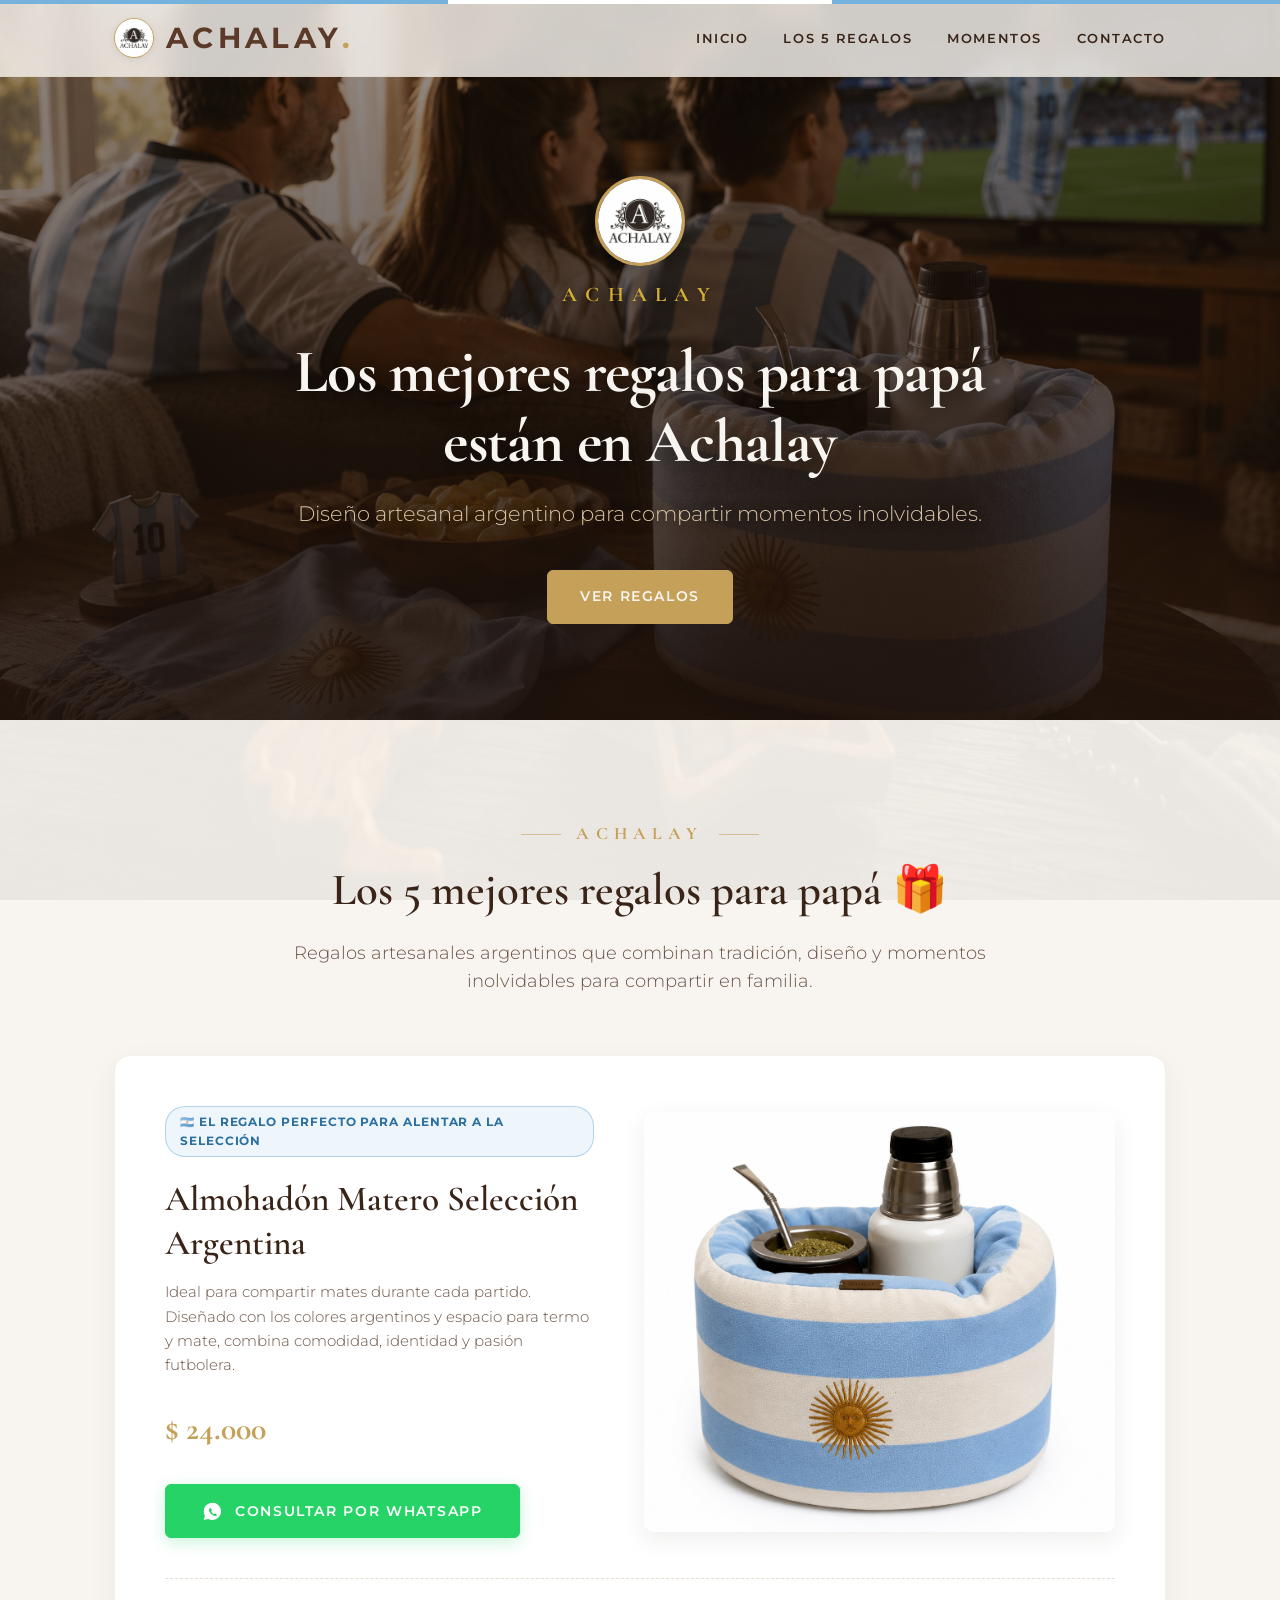
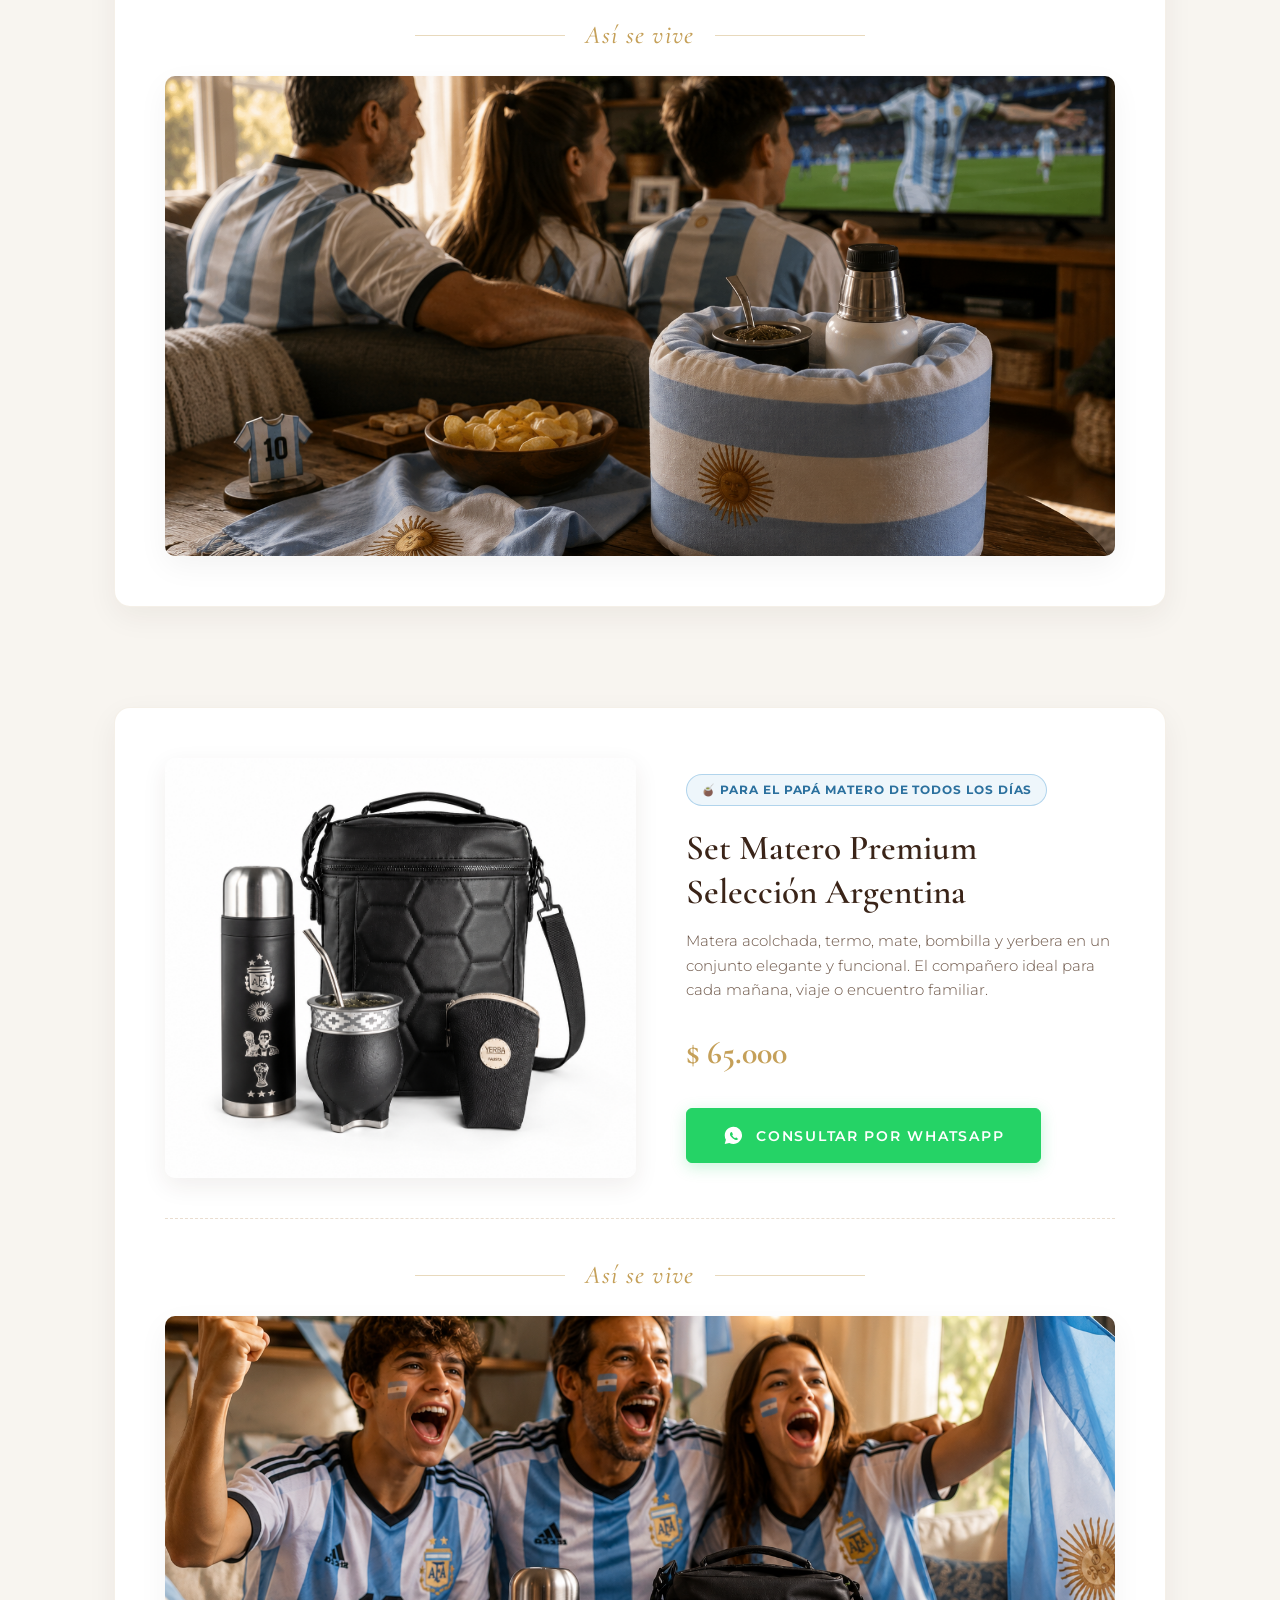
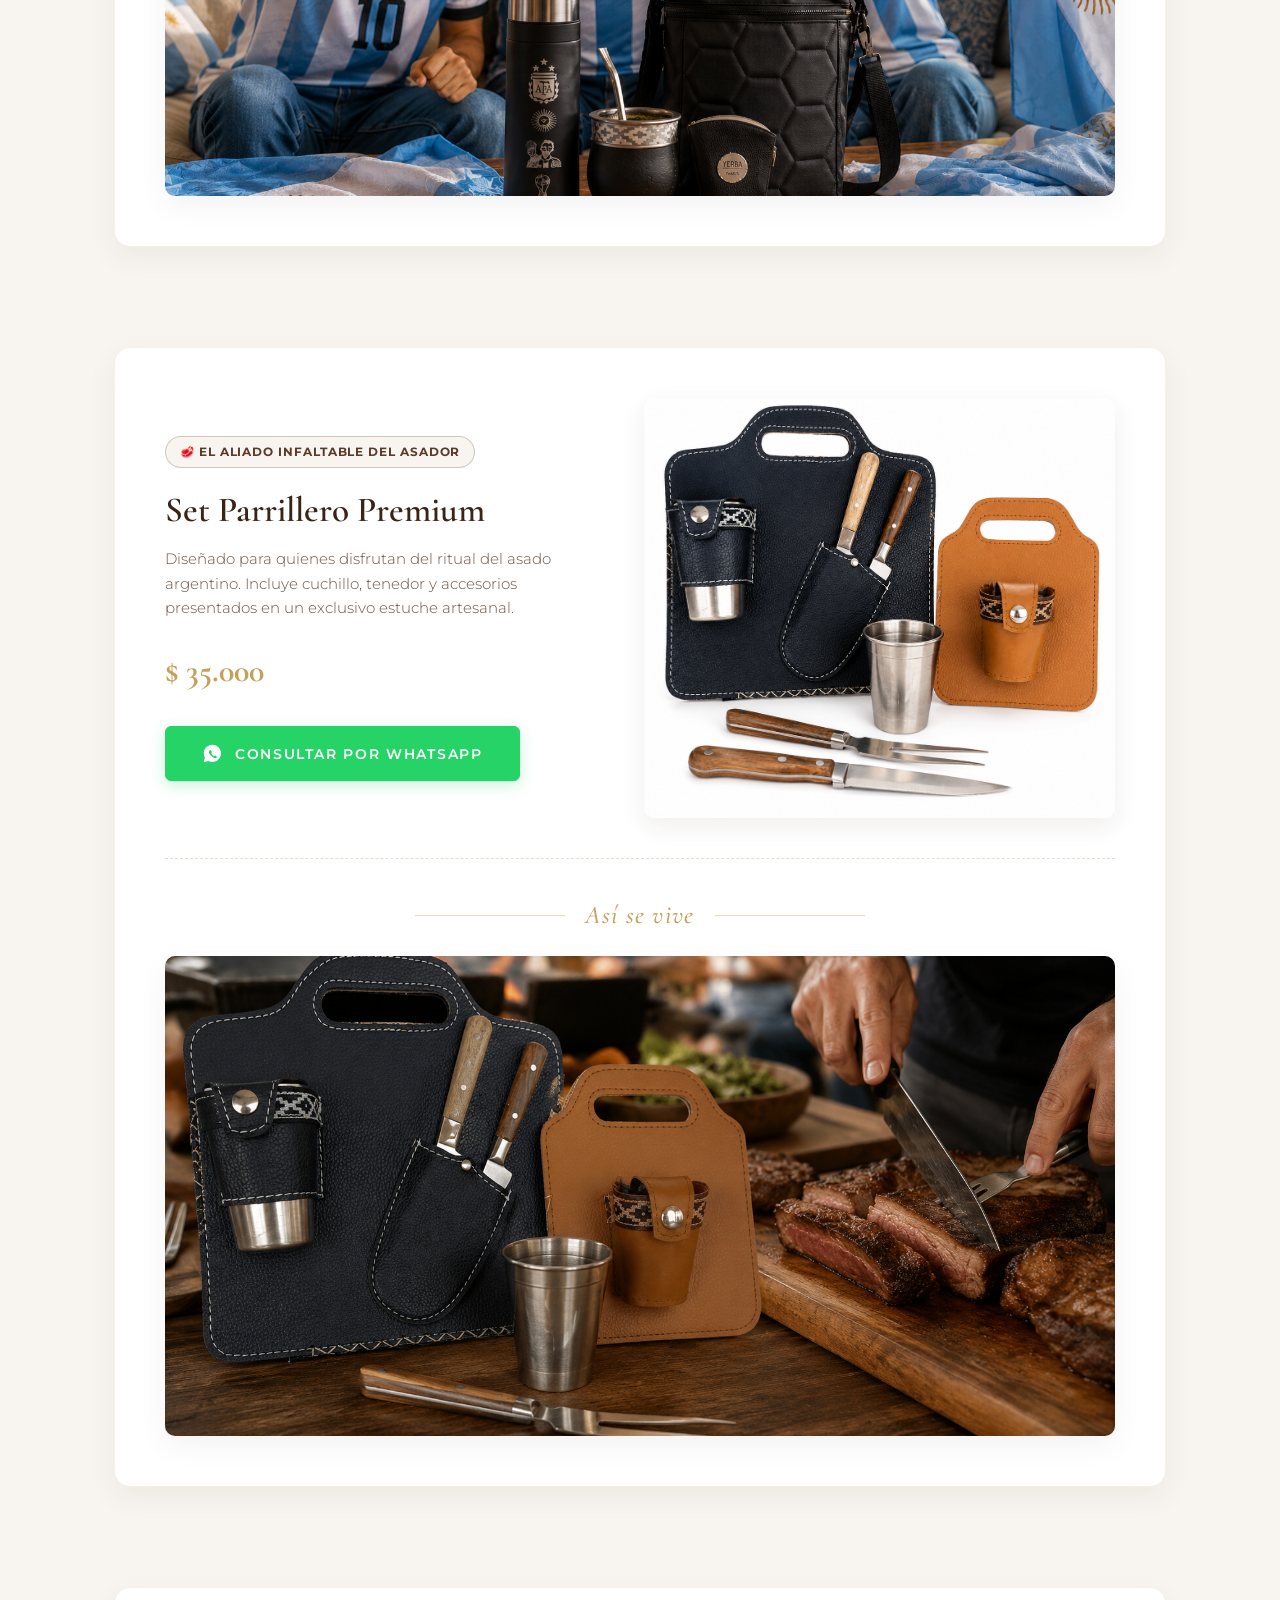
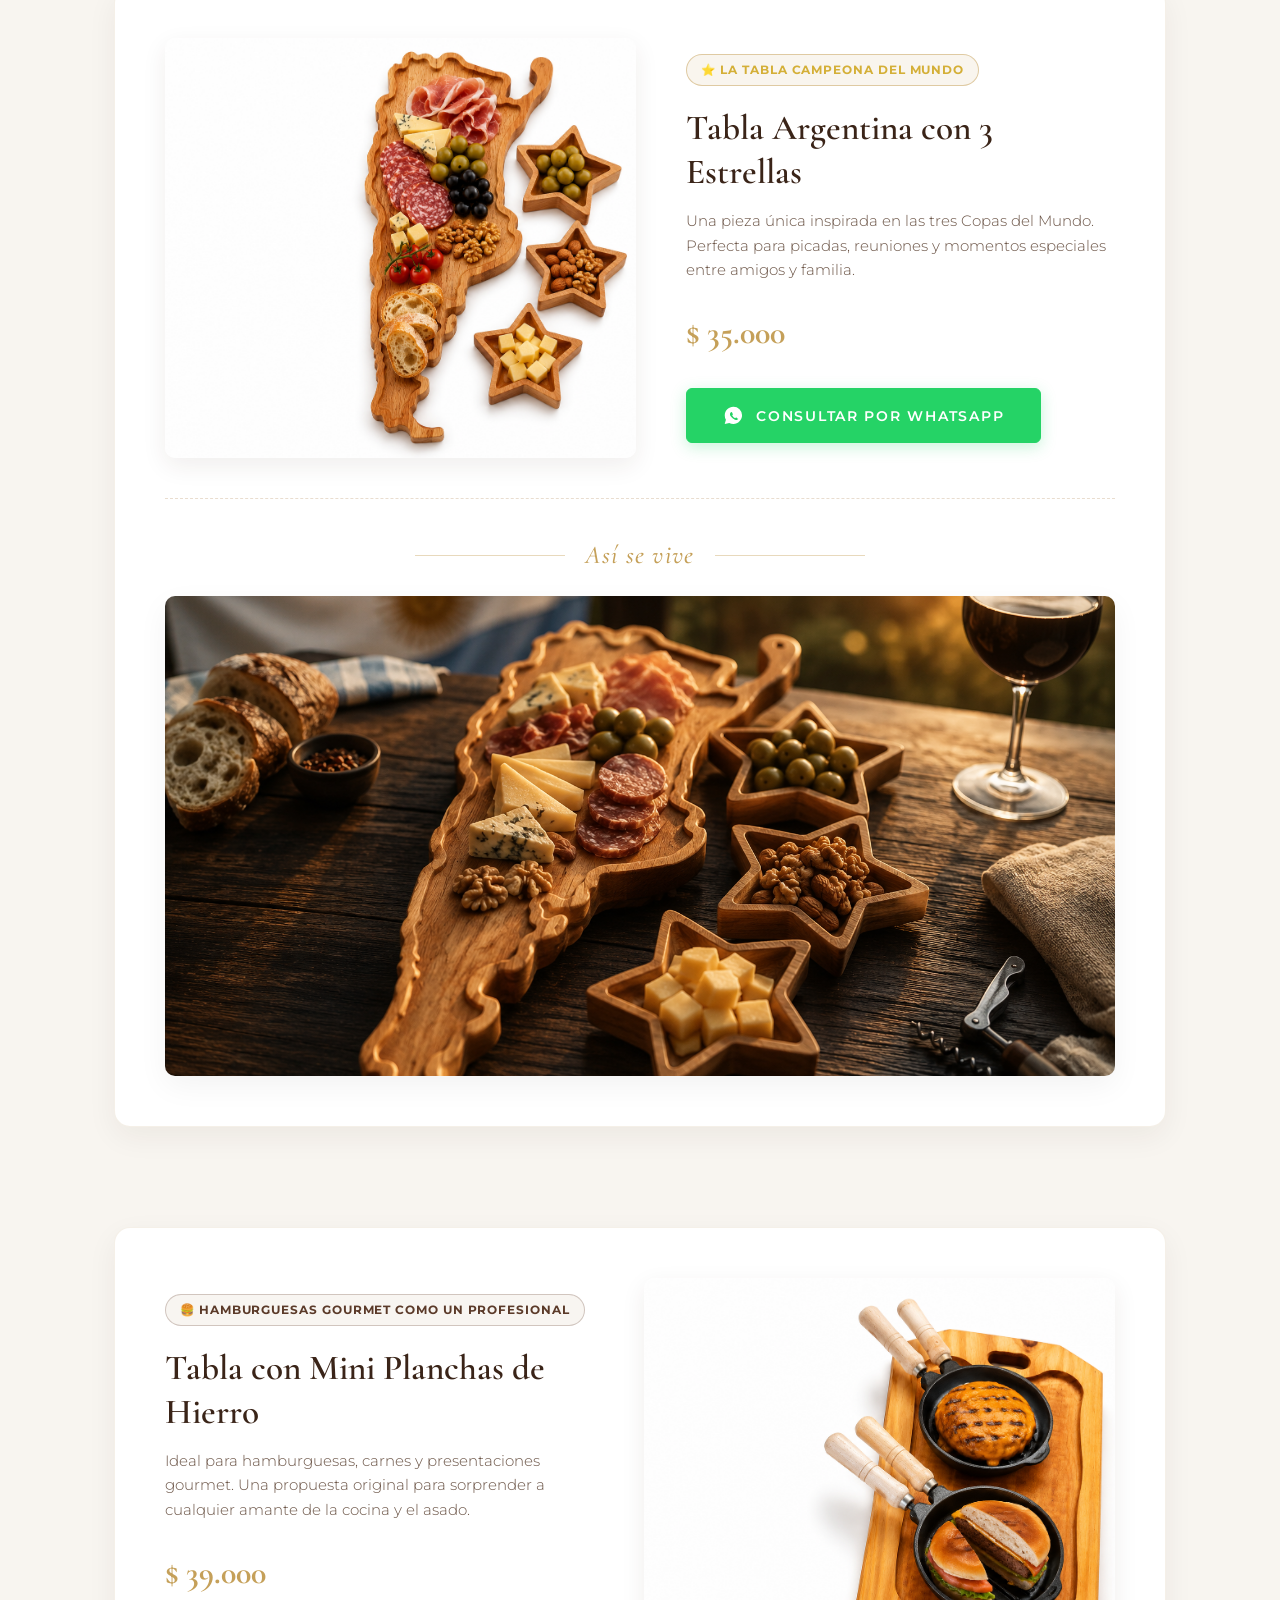
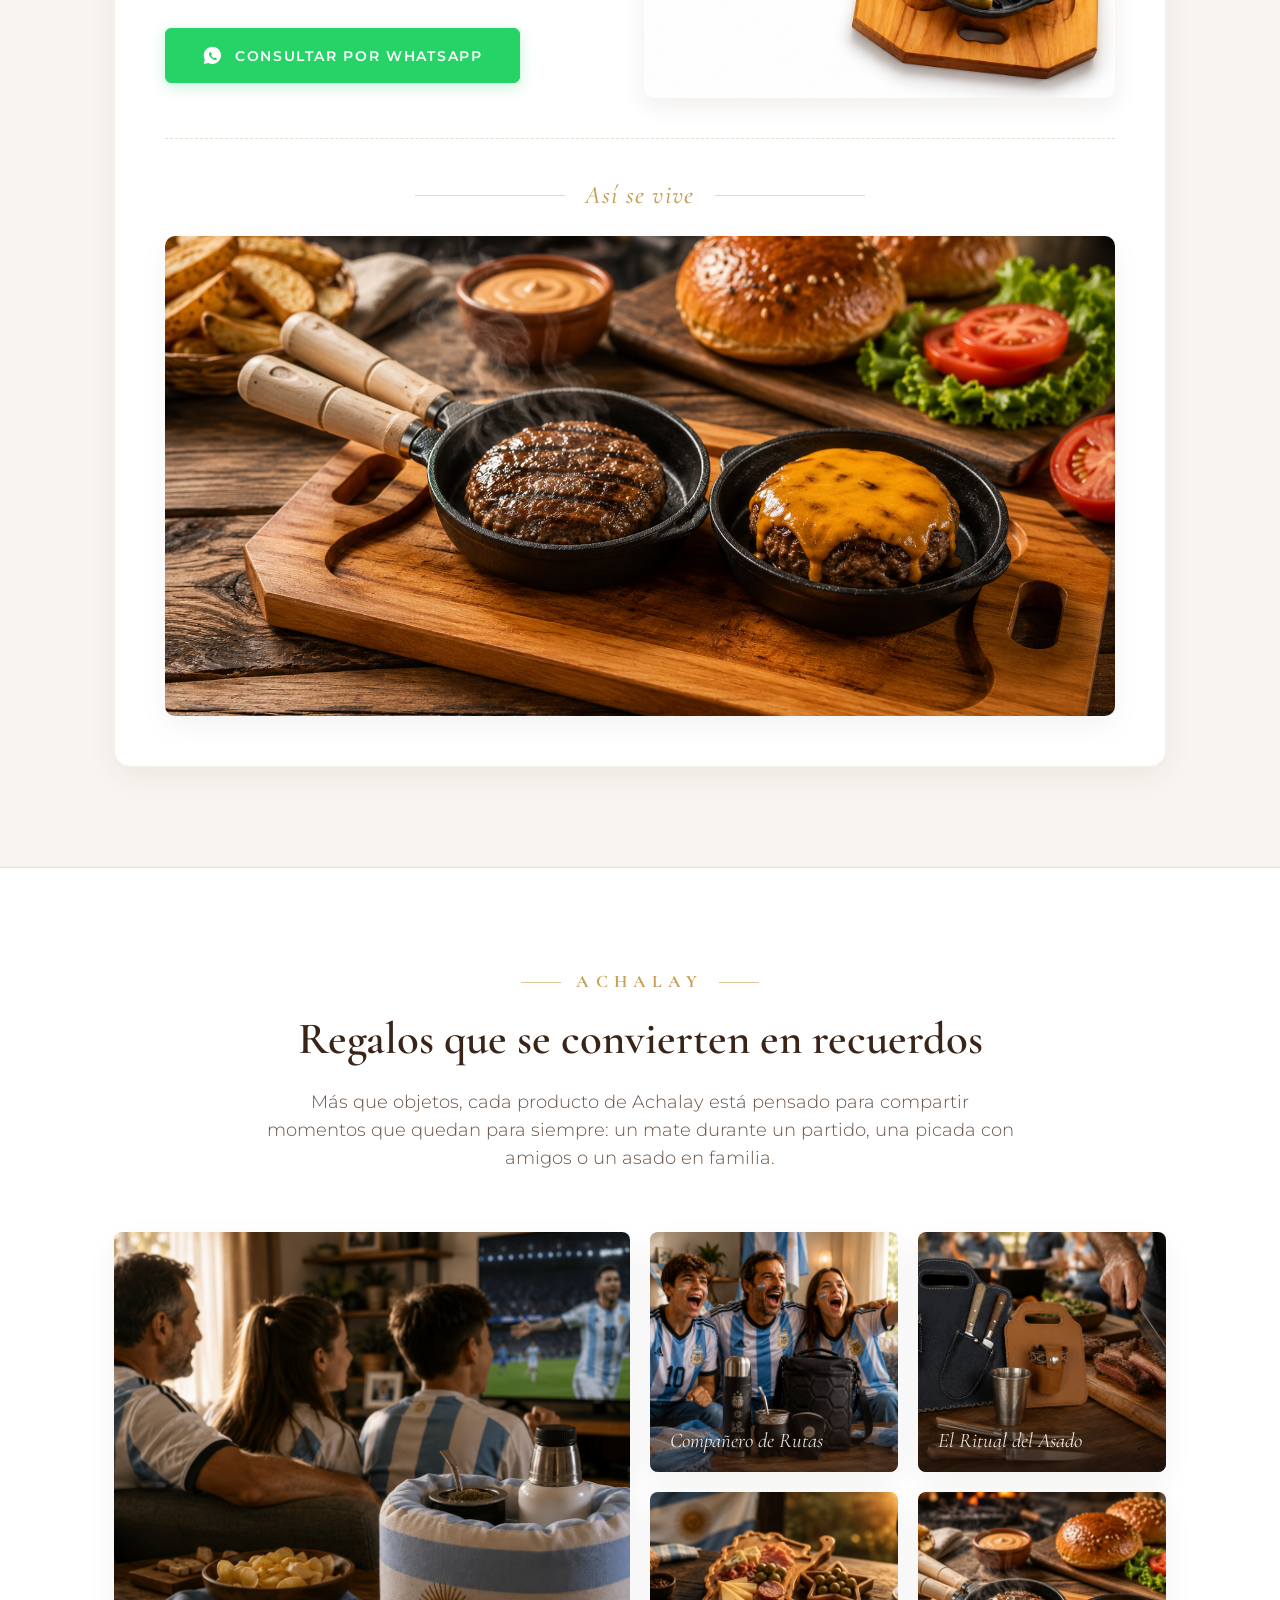
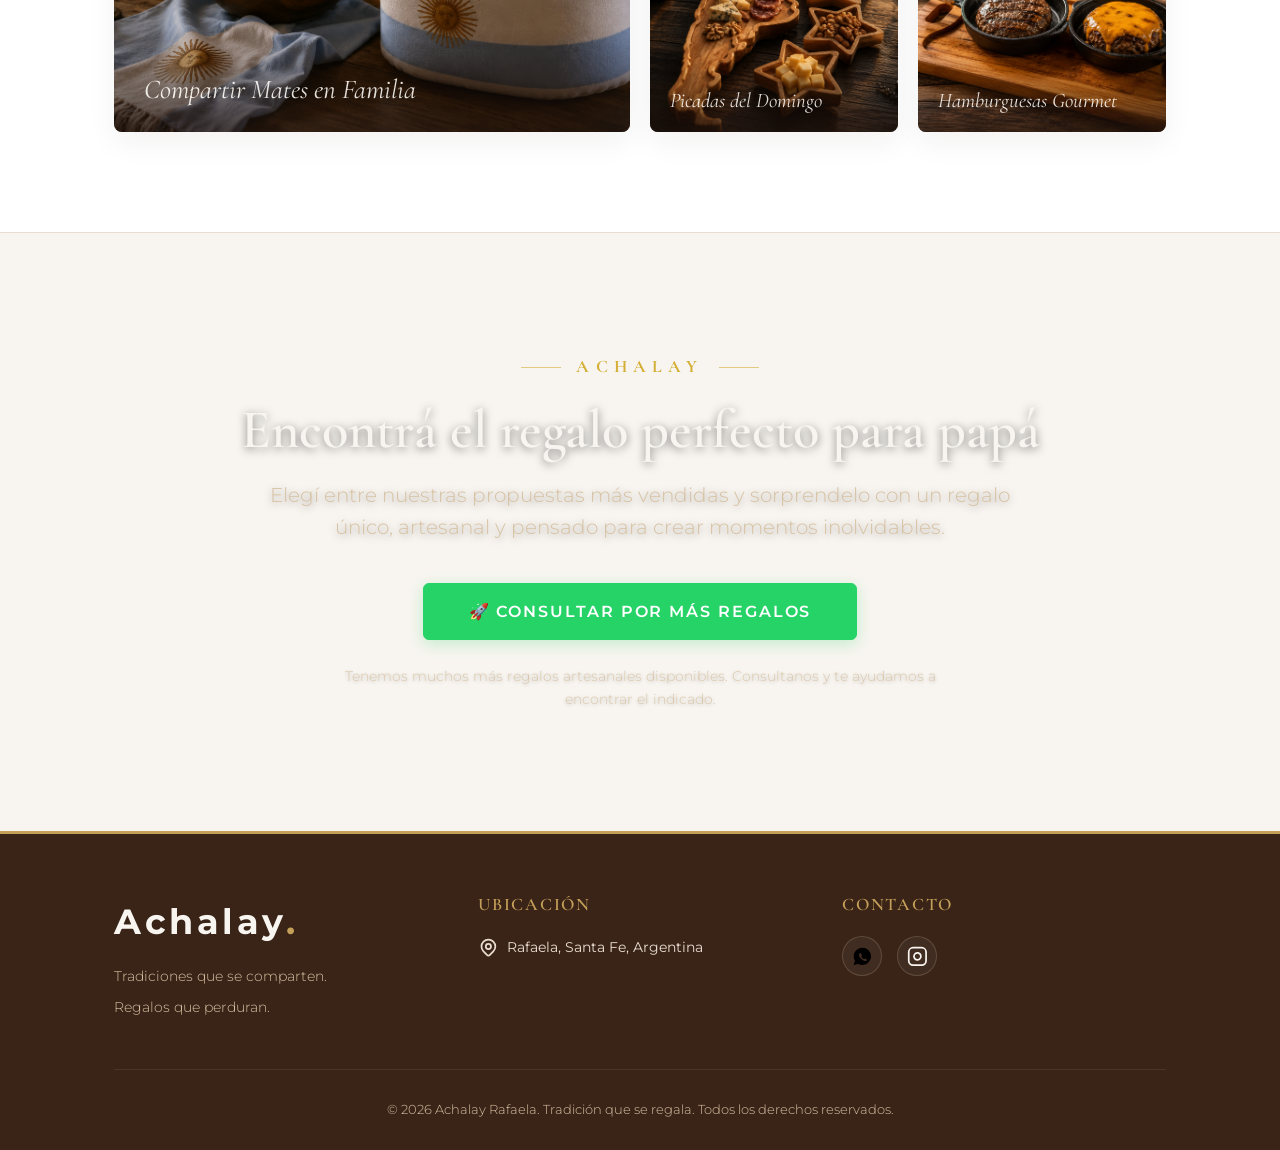
==== index.html @ 211d057c "Primer version landing Achalay" ====
<!DOCTYPE html>
<html lang="es">
<head>
    <meta charset="UTF-8">
    <meta name="viewport" content="width=device-width, initial-scale=1.0">
    <meta name="description" content="Los 5 mejores regalos artesanales para el Día del Padre en Achalay. Diseños únicos con identidad argentina para compartir momentos inolvidables en familia.">
    <title>Achalay - Especial Día del Padre | Regalos con Tradición Argentina</title>
    
    <!-- CSS Stylesheet -->
    <link rel="stylesheet" href="index.css">
</head>
<body>

    <!-- =========================================================================
       NAVIGATION BAR
       ========================================================================= -->
    <nav class="navbar">
        <div class="container nav-container">
            <a href="#" class="logo">
                <img src="assets/Logo Achalay.jpg" alt="Achalay Logo" class="nav-logo-img">
                Achalay<span>.</span>
            </a>
            
            <button class="menu-toggle" id="menu-toggle" aria-label="Abrir menú">
                <span></span>
                <span></span>
                <span></span>
            </button>
            
            <ul class="nav-links" id="nav-links">
                <li><a href="#inicio">Inicio</a></li>
                <li><a href="#productos">Los 5 Regalos</a></li>
                <li><a href="#momentos">Momentos</a></li>
                <li><a href="#contacto">Contacto</a></li>
            </ul>
        </div>
    </nav>

    <!-- =========================================================================
       HERO PRINCIPAL
       ========================================================================= -->
    <header class="hero" id="inicio">
        <div class="hero-bg-media">
            <!-- Background Image: Almohadón Matero Foto representing family cheering -->
            <img src="assets/almohadon_matero_foto.png" alt="Familia alentando a la Selección Argentina - Achalay" class="ken-burns-active">
        </div>
        <!-- Soft dark overlay for text readability -->
        <div class="hero-overlay"></div>
        
        <div class="container hero-content">
            <!-- Brand Logo in Hero -->
            <div class="hero-brand-logo-container" data-reveal>
                <img src="assets/Logo Achalay.jpg" alt="Achalay Logo" class="hero-logo-img">
                <div class="hero-brand-logo">ACHALAY</div>
            </div>
            <h1 data-reveal>Los mejores regalos para papá están en Achalay</h1>
            <p class="hero-subtitle" data-reveal>Diseño artesanal argentino para compartir momentos inolvidables.</p>
            
            <div class="hero-ctas" data-reveal>
                <a href="#productos" class="btn btn-accent btn-large">
                    Ver regalos
                </a>
            </div>
        </div>
    </header>

    <!-- =========================================================================
       SECCIÓN PRINCIPAL: LOS 5 MEJORES REGALOS PARA PAPÁ 🎁
       ========================================================================= -->
    <section class="campaign-section bg-wood-texture" id="productos">
        <div class="container">
            <div class="section-header" data-reveal>
                <div class="logo-divider">ACHALAY</div>
                <h2>Los 5 mejores regalos para papá 🎁</h2>
                <p>Regalos artesanales argentinos que combinan tradición, diseño y momentos inolvidables para compartir en familia.</p>
            </div>

            <!-- Products will be dynamically injected here by index.js -->
            <div class="campaign-products-container" id="campaign-products-container">
                <!-- Alterating split layout cards rendered here -->
            </div>
        </div>
    </section>

    <!-- =========================================================================
       SECCIÓN EMOCIONAL: REGALOS QUE SE CONVIERTEN EN RECUERDOS
       ========================================================================= -->
    <section class="emotional-collage-section" id="momentos">
        <div class="container">
            <div class="section-header" data-reveal>
                <div class="logo-divider">ACHALAY</div>
                <h2>Regalos que se convierten en recuerdos</h2>
                <p class="collage-description-text">Más que objetos, cada producto de Achalay está pensado para compartir momentos que quedan para siempre: un mate durante un partido, una picada con amigos o un asado en familia.</p>
            </div>

            <!-- Premium Collage of the 5 Foto images -->
            <div class="collage-grid" data-reveal>
                <div class="collage-item item-large">
                    <img src="assets/almohadon_matero_foto.png" alt="Almohadón Matero en uso familiar" loading="lazy">
                    <div class="collage-item-overlay">Compartir Mates en Familia</div>
                </div>
                <div class="collage-item">
                    <img src="assets/set_matero_foto.png" alt="Set Matero en viaje" loading="lazy">
                    <div class="collage-item-overlay">Compañero de Rutas</div>
                </div>
                <div class="collage-item">
                    <img src="assets/set_asado_foto.png" alt="Cuchillo y tenedor de asado" loading="lazy">
                    <div class="collage-item-overlay">El Ritual del Asado</div>
                </div>
                <div class="collage-item">
                    <img src="assets/tabla_foto.png" alt="Tabla con picada" loading="lazy">
                    <div class="collage-item-overlay">Picadas del Domingo</div>
                </div>
                <div class="collage-item">
                    <img src="assets/planchas_hierro_foto.png" alt="Planchas de hierro en uso" loading="lazy">
                    <div class="collage-item-overlay">Hamburguesas Gourmet</div>
                </div>
            </div>
        </div>
    </section>

    <!-- =========================================================================
       BLOQUE FINAL DE CONVERSIÓN
       ========================================================================= -->
    <section class="cta-final bg-leather-texture" id="contacto">
        <div class="container" data-reveal>
            <div class="logo-divider gold">ACHALAY</div>
            <h2>Encontrá el regalo perfecto para papá</h2>
            <p class="cta-subtitle">Elegí entre nuestras propuestas más vendidas y sorprendelo con un regalo único, artesanal y pensado para crear momentos inolvidables.</p>
            
            <button class="btn btn-whatsapp btn-large btn-final" data-wa-msg="Hola Achalay! Quisiera consultar por las propuestas de regalos artesanales disponibles para el Día del Padre.">
                🚀 Consultar por más regalos
            </button>
            
            <p class="cta-notice-text">Tenemos muchos más regalos artesanales disponibles. Consultanos y te ayudamos a encontrar el indicado.</p>
        </div>
    </section>

    <!-- =========================================================================
       FOOTER PREMIUM
       ========================================================================= -->
    <footer class="footer">
        <div class="container">
            <div class="footer-grid">
                
                <div class="footer-col">
                    <a href="#" class="footer-logo">Achalay<span>.</span></a>
                    <p class="footer-tagline">Tradiciones que se comparten.</p>
                    <p class="footer-tagline">Regalos que perduran.</p>
                </div>

                <div class="footer-col">
                    <h4>Ubicación</h4>
                    <ul class="footer-links">
                        <li>
                            <svg class="icon" fill="none" viewBox="0 0 24 24" stroke="currentColor" stroke-width="2"><path stroke-linecap="round" stroke-linejoin="round" d="M17.657 16.657L13.414 20.9a1.998 1.998 0 01-2.827 0l-4.244-4.243a8 8 0 1111.314 0z"/><path stroke-linecap="round" stroke-linejoin="round" d="M15 11a3 3 0 11-6 0 3 3 0 016 0z"/></svg>
                            Rafaela, Santa Fe, Argentina
                        </li>
                    </ul>
                </div>

                <div class="footer-col">
                    <h4>Contacto</h4>
                    <div class="footer-socials">
                        <!-- WhatsApp button -->
                        <button class="social-icon-btn" aria-label="Escribinos por WhatsApp" data-wa-msg="Hola Achalay! Me contacto desde la landing por consultas sobre regalos del Día del Padre.">
                            <svg class="icon" viewBox="0 0 24 24"><path d="M12.012 2c-5.506 0-9.989 4.478-9.99 9.984a9.96 9.96 0 0 0 1.333 4.982L2 22l5.233-1.371a9.994 9.994 0 0 0 4.779 1.21h.005c5.505 0 9.988-4.479 9.989-9.985A9.998 9.998 0 0 0 12.012 2zm5.748 13.917c-.244.688-1.22 1.259-1.684 1.309-.452.05-.889.261-2.915-.544-2.438-.967-3.992-3.444-4.113-3.606-.122-.162-.993-1.32-.993-2.518s.629-1.788.853-2.032c.224-.244.488-.305.65-.305s.325.002.467.008c.147.006.345-.056.541.424.203.497.694 1.694.755 1.816.061.122.102.264.02.427-.081.162-.122.264-.244.406-.122.142-.256.317-.366.427-.122.122-.25.254-.108.497.142.244.63 1.036 1.35 1.674.928.824 1.711 1.077 1.955 1.199.244.122.386.102.467.008.081-.094.345-.406.467-.609.122-.203.244-.162.406-.102.162.061 1.036.488 1.22.579.183.091.305.142.345.224.041.081.041.467-.203 1.155z" fill="currentColor"/></svg>
                        </button>
                        
                        <!-- Instagram button -->
                        <a href="https://www.instagram.com/achalay.rafaela/" target="_blank" class="social-icon-btn" aria-label="Seguinos en Instagram">
                            <svg class="icon" viewBox="0 0 24 24" fill="none" stroke="currentColor" stroke-width="2"><rect x="2" y="2" width="20" height="20" rx="5" ry="5"/><path d="M16 11.37A4 4 0 1 1 12.63 8 4 4 0 0 1 16 11.37z"/><line x1="17.5" y1="6.5" x2="17.51" y2="6.5"/></svg>
                        </a>
                    </div>
                </div>

            </div>
            
            <div class="footer-bottom">
                <p>&copy; 2026 Achalay Rafaela. Tradición que se regala. Todos los derechos reservados.</p>
            </div>
        </div>
    </footer>

    <!-- Core Logic -->
    <script src="index.js"></script>
</body>
</html>
---- index.css ----
@import url('https://fonts.googleapis.com/css2?family=Cormorant+Garamond:ital,wght@0,300;0,400;0,500;0,600;0,700;1,400&family=Montserrat:wght@300;400;500;600;700&display=swap');

/* =========================================================================
   1. DESIGN SYSTEM & ROOT VARIABLES
   ========================================================================= */
:root {
    /* Brand Colors */
    --marron-cuero: #5B3A29;
    --marron-oscuro: #3A2418;
    --arena-calido: #D7C2A3;
    --beige-suave: #E9DDCF;
    --blanco-roto: #F8F5F0;
    
    /* Secondary & Accent Colors */
    --oro: #C5A059;
    --oro-brillante: #D4AF37;
    --whatsapp-verde: #25D366;
    --whatsapp-hover: #20BA5A;
    --celeste-patria: #75B2DD;
    --celeste-patria-soft: rgba(117, 178, 221, 0.12);
    
    /* Typography */
    --font-heading: 'Cormorant Garamond', serif;
    --font-body: 'Montserrat', sans-serif;
    
    /* Transitions & Shadows */
    --trans-suave: all 0.5s cubic-bezier(0.16, 1, 0.3, 1);
    --trans-rapida: all 0.25s ease;
    --shadow-premium: 0 10px 30px rgba(58, 36, 24, 0.06);
    --shadow-hover: 0 20px 45px rgba(58, 36, 24, 0.12);
    --shadow-gold: 0 10px 25px rgba(197, 160, 89, 0.2);
}

/* =========================================================================
   2. GENERAL RESET & BASE STYLES
   ========================================================================= */
*, *::before, *::after {
    box-sizing: border-box;
    margin: 0;
    padding: 0;
}

html {
    scroll-behavior: smooth;
    font-size: 16px;
    background-color: var(--blanco-roto);
}

body {
    font-family: var(--font-body);
    background-color: var(--blanco-roto);
    color: var(--marron-oscuro);
    line-height: 1.6;
    overflow-x: hidden;
    -webkit-font-smoothing: antialiased;
}

h1, h2, h3, h4, h5, h6 {
    font-family: var(--font-heading);
    font-weight: 600;
    line-height: 1.25;
    color: var(--marron-oscuro);
}

a {
    color: inherit;
    text-decoration: none;
    transition: var(--trans-rapida);
}

img {
    max-width: 100%;
    height: auto;
    display: block;
}

.container {
    width: 100%;
    max-width: 1100px;
    margin: 0 auto;
    padding: 0 24px;
}

section {
    padding: 100px 0;
    position: relative;
}

/* =========================================================================
   3. REUSABLE UTILITIES
   ========================================================================= */
/* Buttons */
.btn {
    display: inline-flex;
    align-items: center;
    justify-content: center;
    gap: 12px;
    padding: 15px 32px;
    border-radius: 6px;
    font-family: var(--font-body);
    font-size: 0.85rem;
    font-weight: 600;
    letter-spacing: 0.12em;
    text-transform: uppercase;
    border: 1px solid transparent;
    cursor: pointer;
    transition: var(--trans-suave);
    position: relative;
    overflow: hidden;
}

.btn-primary {
    background-color: var(--marron-cuero);
    color: var(--blanco-roto);
    border-color: var(--marron-cuero);
}

.btn-primary:hover {
    background-color: var(--marron-oscuro);
    border-color: var(--marron-oscuro);
    transform: translateY(-2px);
    box-shadow: var(--shadow-premium);
}

.btn-accent {
    background-color: var(--oro);
    color: var(--blanco-roto);
    border-color: var(--oro);
}

.btn-accent:hover {
    background-color: var(--marron-cuero);
    border-color: var(--marron-cuero);
    transform: translateY(-2px);
    box-shadow: var(--shadow-gold);
}

.btn-whatsapp {
    background-color: var(--whatsapp-verde);
    color: white;
    border-color: var(--whatsapp-verde);
    box-shadow: 0 4px 15px rgba(37, 211, 102, 0.25);
    font-size: 0.9rem;
    padding: 16px 36px;
}

.btn-whatsapp:hover {
    background-color: var(--whatsapp-hover);
    border-color: var(--whatsapp-hover);
    transform: translateY(-2px);
    box-shadow: 0 6px 22px rgba(37, 211, 102, 0.45);
}

.icon {
    width: 1.3rem;
    height: 1.3rem;
}

/* Custom Textures with Gradations */
.bg-leather-texture {
    background-image: linear-gradient(rgba(58, 36, 24, 0.88), rgba(58, 36, 24, 0.88)), url('assets/set_asado_foto.png');
    background-size: cover;
    background-position: center;
    background-attachment: fixed;
    color: var(--blanco-roto);
}

.bg-wood-texture {
    background-image: linear-gradient(rgba(248, 245, 240, 0.94), rgba(248, 245, 240, 0.94)), url('assets/tabla_foto.png');
    background-size: cover;
    background-position: center;
    background-attachment: fixed;
}

/* Dividers and Logo Headers */
.logo-divider {
    font-family: var(--font-heading);
    font-size: 1.1rem;
    font-weight: 700;
    letter-spacing: 0.35em;
    color: var(--oro);
    text-transform: uppercase;
    margin-bottom: 15px;
    display: flex;
    align-items: center;
    justify-content: center;
    gap: 15px;
}

.logo-divider::before,
.logo-divider::after {
    content: '';
    display: block;
    width: 40px;
    height: 1px;
    background-color: var(--oro);
    opacity: 0.6;
}

.logo-divider.gold {
    color: var(--oro-brillante);
}
.logo-divider.gold::before,
.logo-divider.gold::after {
    background-color: var(--oro-brillante);
}

.section-header {
    text-align: center;
    max-width: 750px;
    margin: 0 auto 60px auto;
}

.section-header h2 {
    font-size: 2.8rem;
    color: var(--marron-oscuro);
    margin-bottom: 20px;
}

.section-header p {
    font-size: 1.1rem;
    color: #6a5345;
    font-weight: 300;
    line-height: 1.6;
}

/* Scroll reveal triggers */
[data-reveal] {
    opacity: 0;
    transform: translateY(30px);
    transition: opacity 0.8s ease, transform 0.8s cubic-bezier(0.16, 1, 0.3, 1);
}

[data-reveal].revealed {
    opacity: 1;
    transform: translateY(0);
}

/* =========================================================================
   4. NAVIGATION BAR (Glassmorphism & Fixed)
   ========================================================================= */
.navbar {
    position: fixed;
    top: 0;
    left: 0;
    width: 100%;
    z-index: 1000;
    background: rgba(248, 245, 240, 0.82);
    backdrop-filter: blur(12px);
    -webkit-backdrop-filter: blur(12px);
    border-bottom: 1px solid rgba(215, 194, 163, 0.25);
    padding: 15px 0;
}

.navbar::before {
    content: '';
    position: absolute;
    top: 0;
    left: 0;
    width: 100%;
    height: 4px;
    background: linear-gradient(to right, var(--celeste-patria) 0%, var(--celeste-patria) 35%, #ffffff 35%, #ffffff 65%, var(--celeste-patria) 65%, var(--celeste-patria) 100%);
}

.nav-container {
    display: flex;
    justify-content: space-between;
    align-items: center;
}

.logo {
    display: inline-flex;
    align-items: center;
    font-size: 1.8rem;
    letter-spacing: 0.15em;
    font-weight: 700;
    color: var(--marron-cuero);
    text-transform: uppercase;
}

.logo span {
    color: var(--oro);
}

.nav-logo-img {
    width: 40px;
    height: 40px;
    border-radius: 50%;
    border: 1.5px solid var(--oro);
    object-fit: cover;
    background-color: white;
    margin-right: 12px;
    box-shadow: 0 2px 8px rgba(0,0,0,0.08);
}

.nav-links {
    display: flex;
    list-style: none;
    gap: 35px;
}

.nav-links a {
    font-size: 0.8rem;
    font-weight: 600;
    text-transform: uppercase;
    letter-spacing: 0.12em;
    color: var(--marron-oscuro);
    padding: 8px 0;
    position: relative;
}

.nav-links a::after {
    content: '';
    position: absolute;
    bottom: 0;
    left: 0;
    width: 0;
    height: 1px;
    background-color: var(--oro);
    transition: var(--trans-rapida);
}

.nav-links a:hover {
    color: var(--oro);
}

.nav-links a:hover::after {
    width: 100%;
}

.menu-toggle {
    display: none;
    flex-direction: column;
    gap: 6px;
    cursor: pointer;
    border: none;
    background: transparent;
    padding: 8px;
}

.menu-toggle span {
    display: block;
    width: 25px;
    height: 2px;
    background-color: var(--marron-cuero);
    transition: var(--trans-rapida);
}

/* =========================================================================
   5. HERO PRINCIPAL (80% Height & Wide Photo Focus)
   ========================================================================= */
.hero {
    height: 80vh;
    min-height: 550px;
    position: relative;
    display: flex;
    align-items: center;
    color: var(--blanco-roto);
    padding-top: 80px;
    background-color: var(--marron-oscuro);
    z-index: 1;
    isolation: isolate;
}

.hero-bg-media {
    position: absolute;
    top: 0;
    left: 0;
    width: 100%;
    height: 100%;
    z-index: -2;
    overflow: hidden;
}

.hero-bg-media img {
    width: 100%;
    height: 100%;
    object-fit: cover;
    object-position: center;
}

.hero-overlay {
    position: absolute;
    top: 0;
    left: 0;
    width: 100%;
    height: 100%;
    background: linear-gradient(
        to bottom,
        rgba(30, 18, 12, 0.45) 0%,
        rgba(30, 18, 12, 0.65) 50%,
        rgba(30, 18, 12, 0.9) 100%
    );
    z-index: -1;
}

.hero-content {
    max-width: 850px;
    margin: 0 auto;
    text-align: center;
}

.hero-brand-logo-container {
    display: flex;
    flex-direction: column;
    align-items: center;
    gap: 12px;
    margin-bottom: 25px;
}

.hero-logo-img {
    width: 90px;
    height: 90px;
    border-radius: 50%;
    border: 3px solid var(--oro);
    box-shadow: 0 4px 20px rgba(0,0,0,0.45);
    object-fit: cover;
    background-color: white;
}

.hero-brand-logo {
    font-family: var(--font-heading);
    font-size: 1.3rem;
    font-weight: 700;
    letter-spacing: 0.4em;
    color: var(--oro-brillante);
    text-shadow: 0 2px 10px rgba(0,0,0,0.4);
}

.hero h1 {
    font-size: 3.8rem;
    font-weight: 700;
    color: var(--blanco-roto);
    margin-bottom: 20px;
    letter-spacing: -0.01em;
    line-height: 1.15;
    text-shadow: 0 4px 25px rgba(0,0,0,0.6);
}

.hero-subtitle {
    font-size: 1.3rem;
    color: var(--arena-calido);
    font-weight: 300;
    margin-bottom: 40px;
    text-shadow: 0 2px 12px rgba(0,0,0,0.5);
    font-family: var(--font-body);
}

.hero-ctas {
    display: inline-flex;
    justify-content: center;
}

/* =========================================================================
   6. CAMPAIGN PRODUCTS SECTION (Alternating Layout looked like lookbook)
   ========================================================================= */
.campaign-products-container {
    display: flex;
    flex-direction: column;
    gap: 100px; /* Big spacing for lookbook feel */
    margin-top: 40px;
}

.product-wrapper {
    display: flex;
    flex-direction: column;
    gap: 40px;
    background: white;
    border-radius: 16px;
    padding: 50px;
    border: 1px solid rgba(215, 194, 163, 0.25);
    box-shadow: var(--shadow-premium);
    transition: var(--trans-suave);
}

.product-wrapper:hover {
    box-shadow: var(--shadow-hover);
    border-color: rgba(197, 160, 89, 0.3);
}

/* Product Main Row (Split Layout) */
.product-main-row {
    display: flex;
    align-items: center;
    gap: 50px;
}

.product-wrapper.reverse .product-main-row {
    flex-direction: row-reverse;
}

.product-info-col {
    flex: 1;
    display: flex;
    flex-direction: column;
    align-items: flex-start;
}

.product-highlight {
    display: inline-block;
    color: var(--marron-cuero);
    border: 1px solid rgba(91, 58, 41, 0.25);
    background-color: rgba(233, 221, 207, 0.3);
    padding: 6px 14px;
    border-radius: 20px;
    font-size: 0.72rem;
    font-weight: 700;
    text-transform: uppercase;
    letter-spacing: 0.08em;
    margin-bottom: 20px;
}

.product-highlight.highlight-patria {
    color: #2b709e;
    border-color: rgba(117, 178, 221, 0.5);
    background-color: var(--celeste-patria-soft);
}

.product-highlight.highlight-stars {
    color: var(--oro-brillante);
    border-color: rgba(197, 160, 89, 0.5);
    background-color: rgba(197, 160, 89, 0.1);
}

/* Different highlights can have custom styles if needed */
.product-wrapper:nth-child(even) .product-highlight:not(.highlight-patria):not(.highlight-stars) {
    color: var(--marron-oscuro);
    border-color: rgba(58, 36, 24, 0.25);
    background-color: rgba(91, 58, 41, 0.15);
}

.product-name {
    font-size: 2.2rem;
    color: var(--marron-oscuro);
    margin-bottom: 15px;
    font-weight: 600;
}

.product-description {
    font-size: 0.95rem;
    color: #6a5345;
    font-weight: 300;
    line-height: 1.6;
    margin-bottom: 25px;
}

.product-price {
    font-size: 2rem;
    font-weight: 700;
    color: var(--oro);
    margin-bottom: 30px;
    font-family: var(--font-heading);
}

.product-image-col {
    flex: 1.1;
    border-radius: 10px;
    overflow: hidden;
    box-shadow: 0 8px 25px rgba(58, 36, 24, 0.08);
    height: 420px;
}

.product-image-col img {
    width: 100%;
    height: 100%;
    object-fit: cover;
    transition: transform 0.8s cubic-bezier(0.16, 1, 0.3, 1);
}

.product-wrapper:hover .product-image-col img {
    transform: scale(1.03);
}

/* Product Emotional Block (Así se vive) */
.product-emotional-block {
    border-top: 1px dashed var(--beige-suave);
    padding-top: 40px;
    display: flex;
    flex-direction: column;
    align-items: center;
}

.emotional-header {
    display: flex;
    align-items: center;
    gap: 20px;
    width: 100%;
    justify-content: center;
    margin-bottom: 25px;
}

.emotional-line {
    flex-grow: 1;
    max-width: 150px;
    height: 1px;
    background-color: var(--oro);
    opacity: 0.4;
}

.emotional-title {
    font-family: var(--font-heading);
    font-size: 1.6rem;
    font-style: italic;
    font-weight: 500;
    color: var(--oro);
    letter-spacing: 0.05em;
}

.emotional-image-wrapper {
    width: 100%;
    border-radius: 10px;
    overflow: hidden;
    box-shadow: 0 10px 30px rgba(0,0,0,0.05);
    height: 480px;
}

.emotional-image {
    width: 100%;
    height: 100%;
    object-fit: cover;
    transition: transform 0.8s cubic-bezier(0.16, 1, 0.3, 1);
}

.product-wrapper:hover .emotional-image {
    transform: scale(1.02);
}

/* =========================================================================
   7. EMOTIONAL COLLAGE SECTION
   ========================================================================= */
.emotional-collage-section {
    background-color: white;
    border-top: 1px solid var(--beige-suave);
    border-bottom: 1px solid var(--beige-suave);
}

.collage-description-text {
    max-width: 800px !important;
}

.collage-grid {
    display: grid;
    grid-template-columns: repeat(4, 1fr);
    grid-template-rows: repeat(2, 240px);
    gap: 20px;
    margin-top: 40px;
}

.collage-item {
    border-radius: 8px;
    overflow: hidden;
    position: relative;
    box-shadow: var(--shadow-premium);
}

.collage-item img {
    width: 100%;
    height: 100%;
    object-fit: cover;
    transition: var(--trans-suave);
}

.collage-item-overlay {
    position: absolute;
    bottom: 0;
    left: 0;
    width: 100%;
    background: linear-gradient(to top, rgba(30, 18, 12, 0.85) 0%, rgba(30, 18, 12, 0) 100%);
    padding: 25px 20px 15px 20px;
    color: var(--blanco-roto);
    font-family: var(--font-heading);
    font-size: 1.3rem;
    font-style: italic;
    opacity: 0.9;
    transform: translateY(0);
    transition: var(--trans-suave);
}

.collage-item:hover img {
    transform: scale(1.05);
}

.collage-item.item-large {
    grid-column: span 2;
    grid-row: span 2;
}

.collage-item.item-large .collage-item-overlay {
    font-size: 1.7rem;
    padding: 40px 30px 20px 30px;
}

/* =========================================================================
   8. BLOQUE FINAL DE CONVERSIÓN
   ========================================================================= */
.cta-final {
    padding: 120px 0;
    text-align: center;
}

.cta-final h2 {
    font-size: 3.4rem;
    color: var(--blanco-roto);
    margin-bottom: 15px;
    text-shadow: 0 2px 10px rgba(0,0,0,0.5);
}

.cta-subtitle {
    font-size: 1.25rem;
    color: var(--arena-calido);
    margin-bottom: 40px;
    font-weight: 300;
    max-width: 750px;
    margin-left: auto;
    margin-right: auto;
    text-shadow: 0 2px 8px rgba(0,0,0,0.4);
}

.btn-final {
    padding: 18px 45px;
    font-size: 1rem;
    border-radius: 6px;
    margin-bottom: 25px;
}

.cta-notice-text {
    font-size: 0.9rem;
    color: var(--arena-calido);
    font-weight: 300;
    max-width: 600px;
    margin: 0 auto;
    opacity: 0.9;
    text-shadow: 0 1px 4px rgba(0,0,0,0.3);
}

/* =========================================================================
   9. FOOTER
   ========================================================================= */
.footer {
    background-color: var(--marron-oscuro);
    color: var(--blanco-roto);
    padding: 60px 0 30px 0;
    border-top: 3px solid var(--oro);
}

.footer-grid {
    display: grid;
    grid-template-columns: repeat(3, 1fr);
    gap: 40px;
    margin-bottom: 40px;
}

.footer-col {
    display: flex;
    flex-direction: column;
}

.footer-logo {
    font-size: 2.2rem;
    font-weight: 700;
    color: var(--blanco-roto);
    letter-spacing: 0.1em;
    margin-bottom: 15px;
}

.footer-logo span {
    color: var(--oro);
}

.footer-tagline {
    font-size: 0.85rem;
    color: var(--arena-calido);
    margin-bottom: 10px;
    font-weight: 300;
}

.footer-col h4 {
    font-size: 1.1rem;
    color: var(--oro);
    margin-bottom: 20px;
    text-transform: uppercase;
    letter-spacing: 0.1em;
}

.footer-links {
    list-style: none;
}

.footer-links li {
    margin-bottom: 10px;
    font-size: 0.9rem;
    color: var(--beige-suave);
    display: flex;
    align-items: center;
    gap: 8px;
}

.footer-socials {
    display: flex;
    gap: 15px;
}

.social-icon-btn {
    width: 40px;
    height: 40px;
    border-radius: 50%;
    background-color: rgba(255, 255, 255, 0.04);
    display: flex;
    align-items: center;
    justify-content: center;
    border: 1px solid rgba(215, 194, 163, 0.2);
    cursor: pointer;
    transition: var(--trans-rapida);
}

.social-icon-btn:hover {
    background-color: var(--oro);
    color: var(--marron-oscuro);
}

.footer-bottom {
    text-align: center;
    border-top: 1px solid rgba(255, 255, 255, 0.08);
    padding-top: 30px;
    font-size: 0.8rem;
    color: var(--arena-calido);
    font-weight: 300;
}

/* =========================================================================
   10. KEYFRAMES & RESPONSIVE MEDIA QUERIES (Mobile-First)
   ========================================================================= */

@keyframes kenBurns {
    0% { transform: scale(1); }
    50% { transform: scale(1.05) translate(-1%, -0.5%); }
    100% { transform: scale(1); }
}

.ken-burns-active {
    animation: kenBurns 30s infinite ease-in-out;
}

/* Tablets (max-width: 1024px) */
@media (max-width: 1024px) {
    .hero h1 {
        font-size: 3.2rem;
    }
    .product-main-row {
        gap: 30px;
    }
    .product-name {
        font-size: 1.8rem;
    }
    .product-image-col {
        height: 350px;
    }
    .emotional-image-wrapper {
        height: 400px;
    }
    .collage-grid {
        grid-template-rows: repeat(2, 200px);
    }
}

/* Mobile Devices (max-width: 768px) */
@media (max-width: 768px) {
    section {
        padding: 60px 0;
    }
    .section-header h2 {
        font-size: 2.2rem;
    }
    .hero {
        height: 80vh;
        min-height: 480px;
    }
    .hero h1 {
        font-size: 2.4rem;
    }
    .hero-subtitle {
        font-size: 1.1rem;
    }
    
    .campaign-products-container {
        gap: 60px;
    }
    .product-wrapper {
        padding: 25px;
        gap: 30px;
    }
    .product-main-row,
    .product-wrapper.reverse .product-main-row {
        flex-direction: column;
        gap: 25px;
    }
    .product-info-col {
        width: 100%;
        align-items: center;
        text-align: center;
    }
    .product-image-col {
        width: 100%;
        height: 280px;
        order: -1; /* Image first on mobile */
    }
    .product-name {
        font-size: 1.6rem;
    }
    .product-price {
        font-size: 1.6rem;
        margin-bottom: 20px;
    }
    .product-emotional-block {
        padding-top: 25px;
        width: 100%;
    }
    .emotional-image-wrapper {
        height: 250px;
    }
    .emotional-title {
        font-size: 1.3rem;
    }
    
    .collage-grid {
        grid-template-columns: repeat(2, 1fr);
        grid-template-rows: repeat(4, 150px);
        gap: 15px;
    }
    .collage-item.item-large {
        grid-column: span 2;
        grid-row: span 2;
    }
    .collage-item-overlay {
        font-size: 1.1rem;
        padding: 15px;
    }
    .collage-item.item-large .collage-item-overlay {
        font-size: 1.3rem;
        padding: 20px;
    }
    
    .cta-final h2 {
        font-size: 2.2rem;
    }
    .cta-subtitle {
        font-size: 1.1rem;
    }
    .btn-large {
        width: 100%;
    }
    
    .footer-grid {
        grid-template-columns: 1fr;
        gap: 30px;
        text-align: center;
    }
    .footer-col {
        align-items: center;
    }
    .footer-socials {
        justify-content: center;
    }
    
    /* Navigation menu toggle */
    .menu-toggle {
        display: flex;
    }
    .nav-links {
        position: fixed;
        top: 70px;
        left: -100%;
        width: 100%;
        height: calc(100vh - 70px);
        background: var(--blanco-roto);
        flex-direction: column;
        align-items: center;
        justify-content: center;
        gap: 35px;
        transition: var(--trans-suave);
        border-top: 1px solid var(--beige-suave);
    }
    .nav-links.active {
        left: 0;
    }
    .menu-toggle.active span:nth-child(1) {
        transform: rotate(45deg) translate(6px, 6px);
    }
    .menu-toggle.active span:nth-child(2) {
        opacity: 0;
    }
    .menu-toggle.active span:nth-child(3) {
        transform: rotate(-45deg) translate(6px, -6px);
    }
}

/* Small Mobiles (max-width: 480px) */
@media (max-width: 480px) {
    section {
        padding: 50px 0;
    }
    .section-header h2 {
        font-size: 1.8rem;
    }
    .hero h1 {
        font-size: 2rem;
    }
    .product-image-col {
        height: 220px;
    }
    .emotional-image-wrapper {
        height: 180px;
    }
    .collage-grid {
        grid-template-rows: repeat(4, 120px);
    }
}
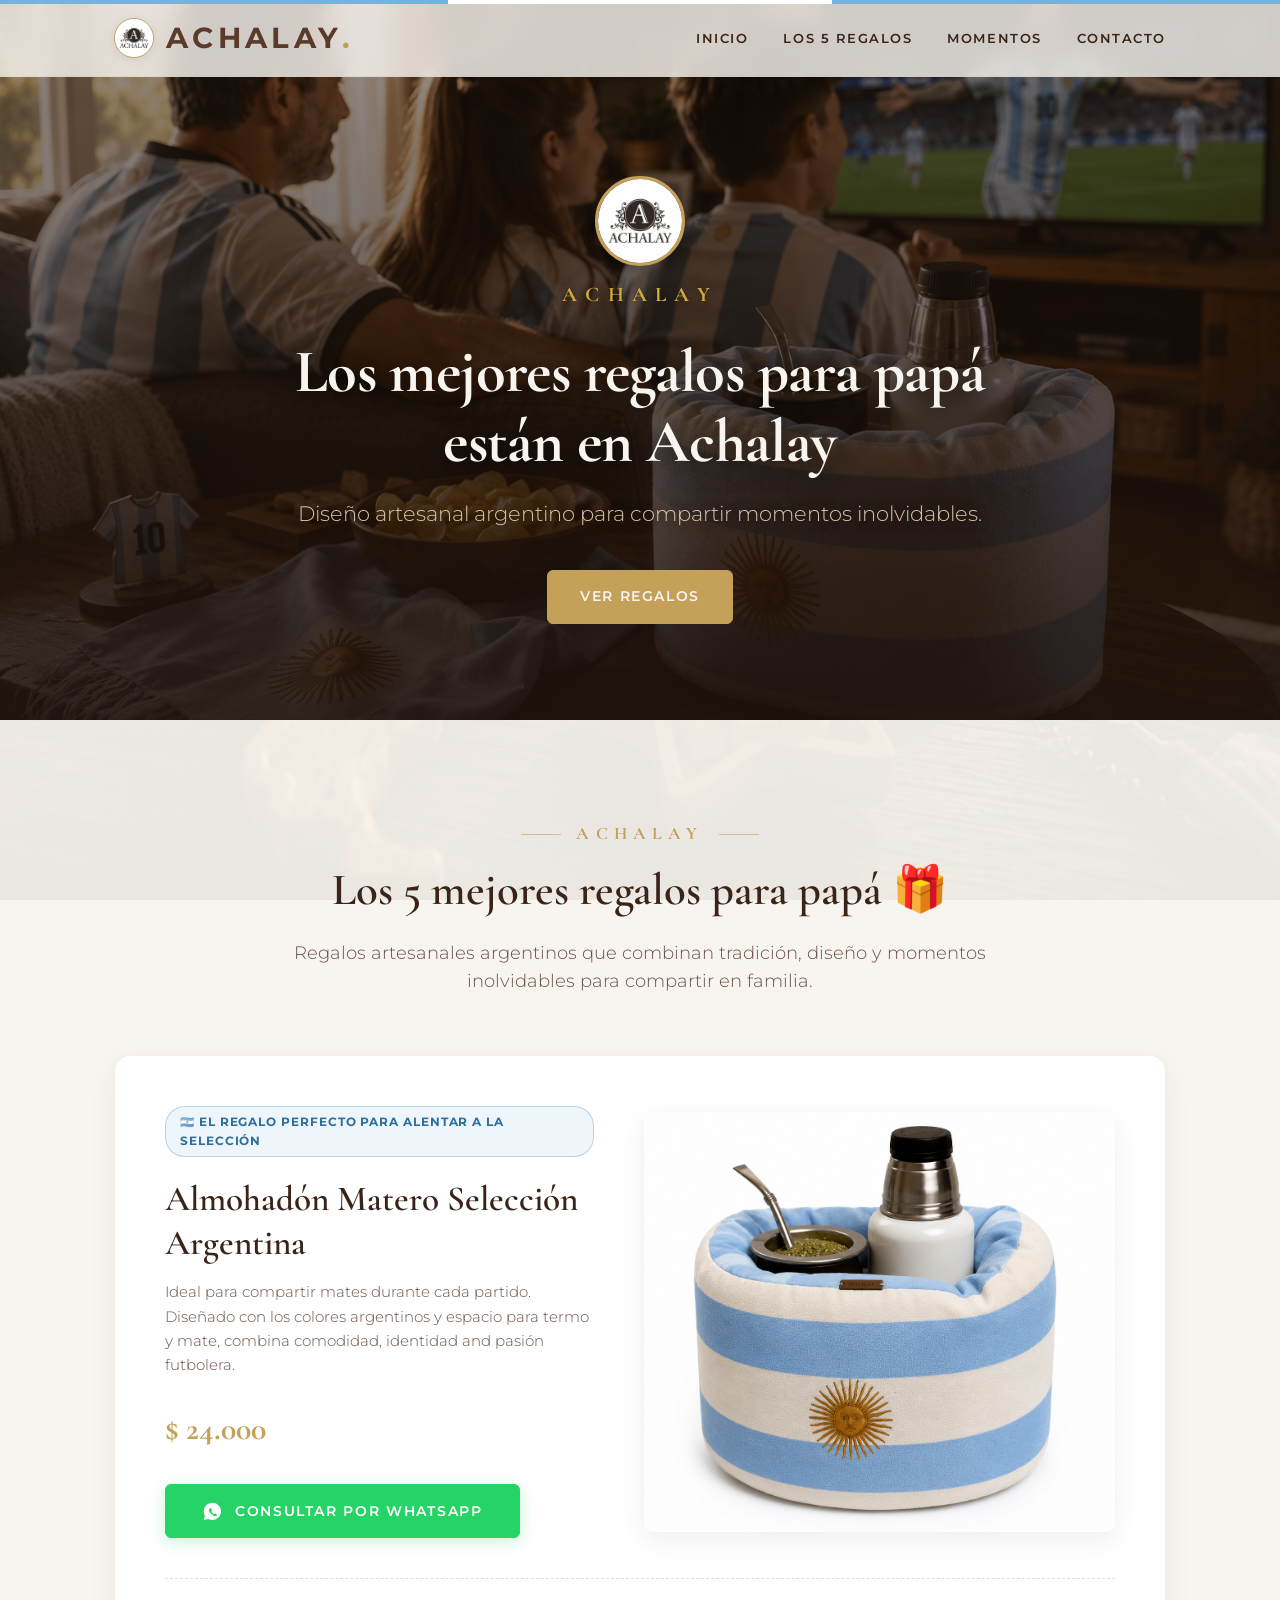
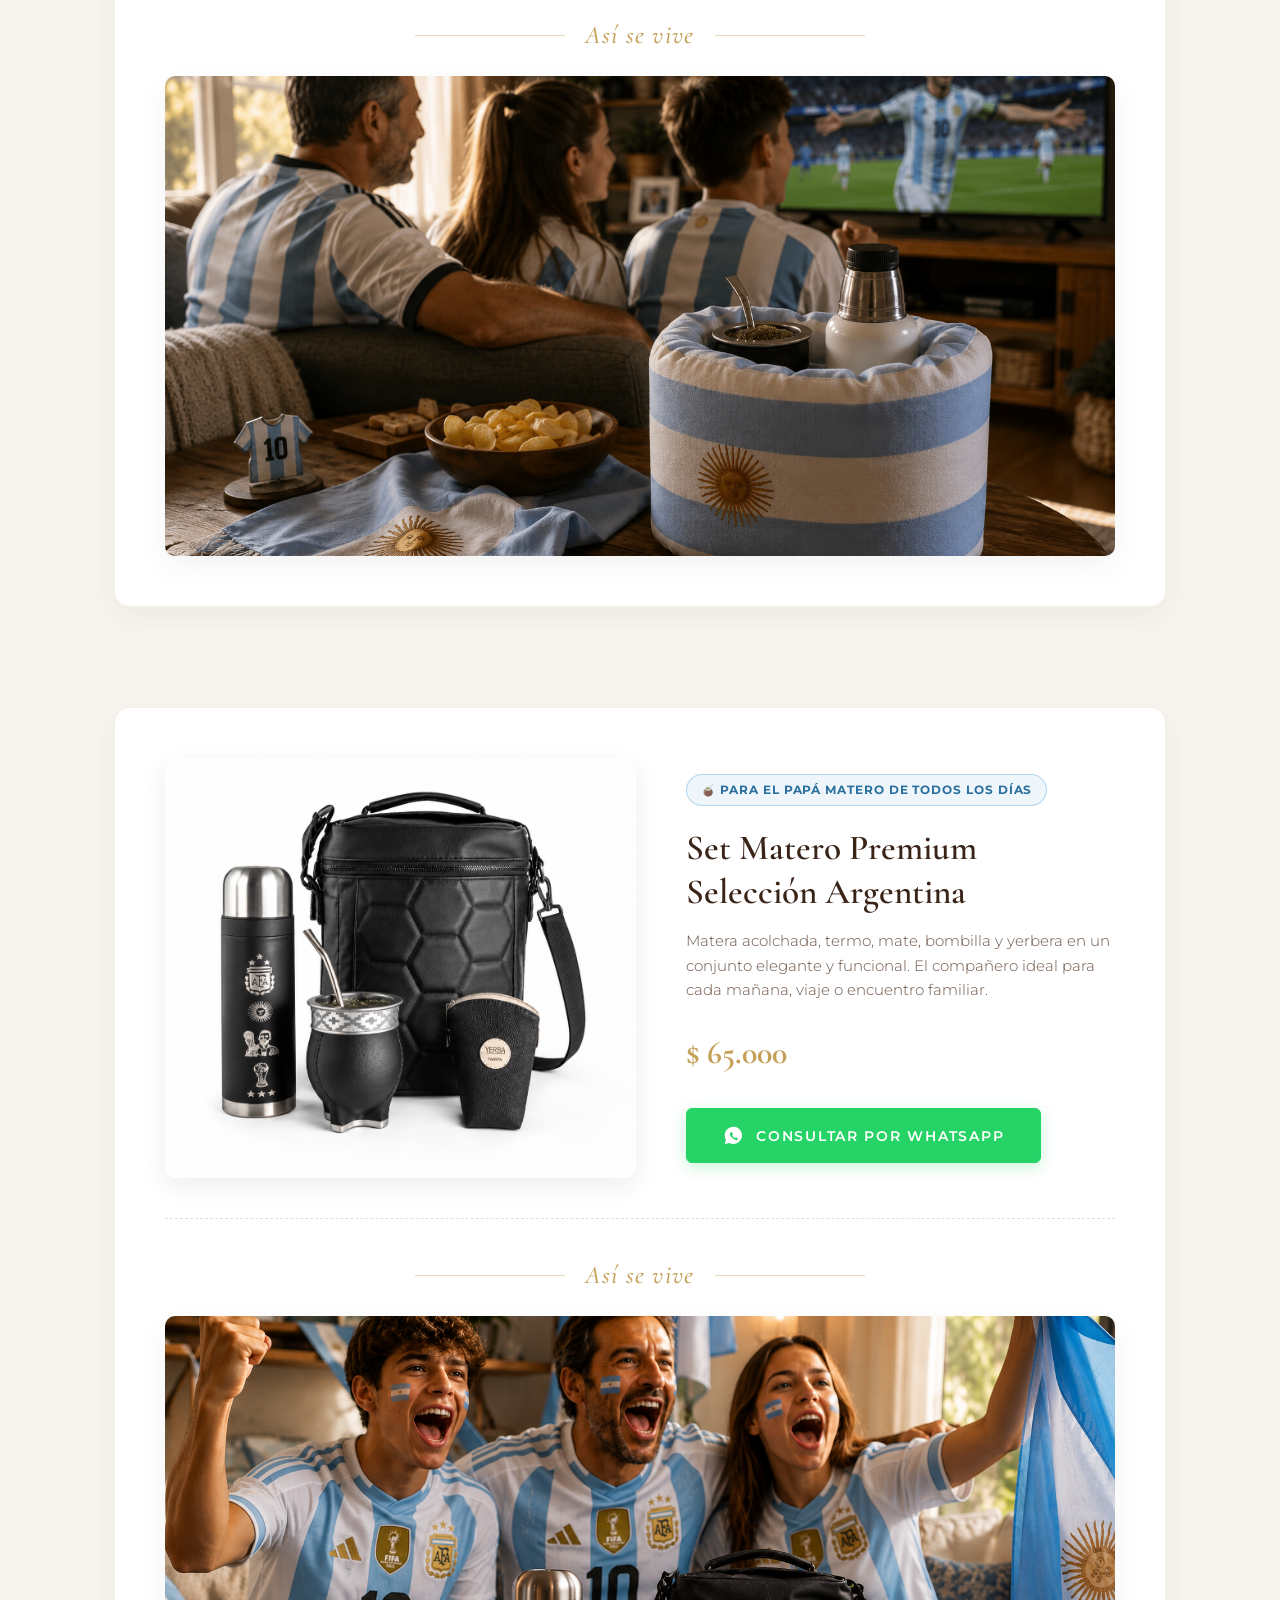
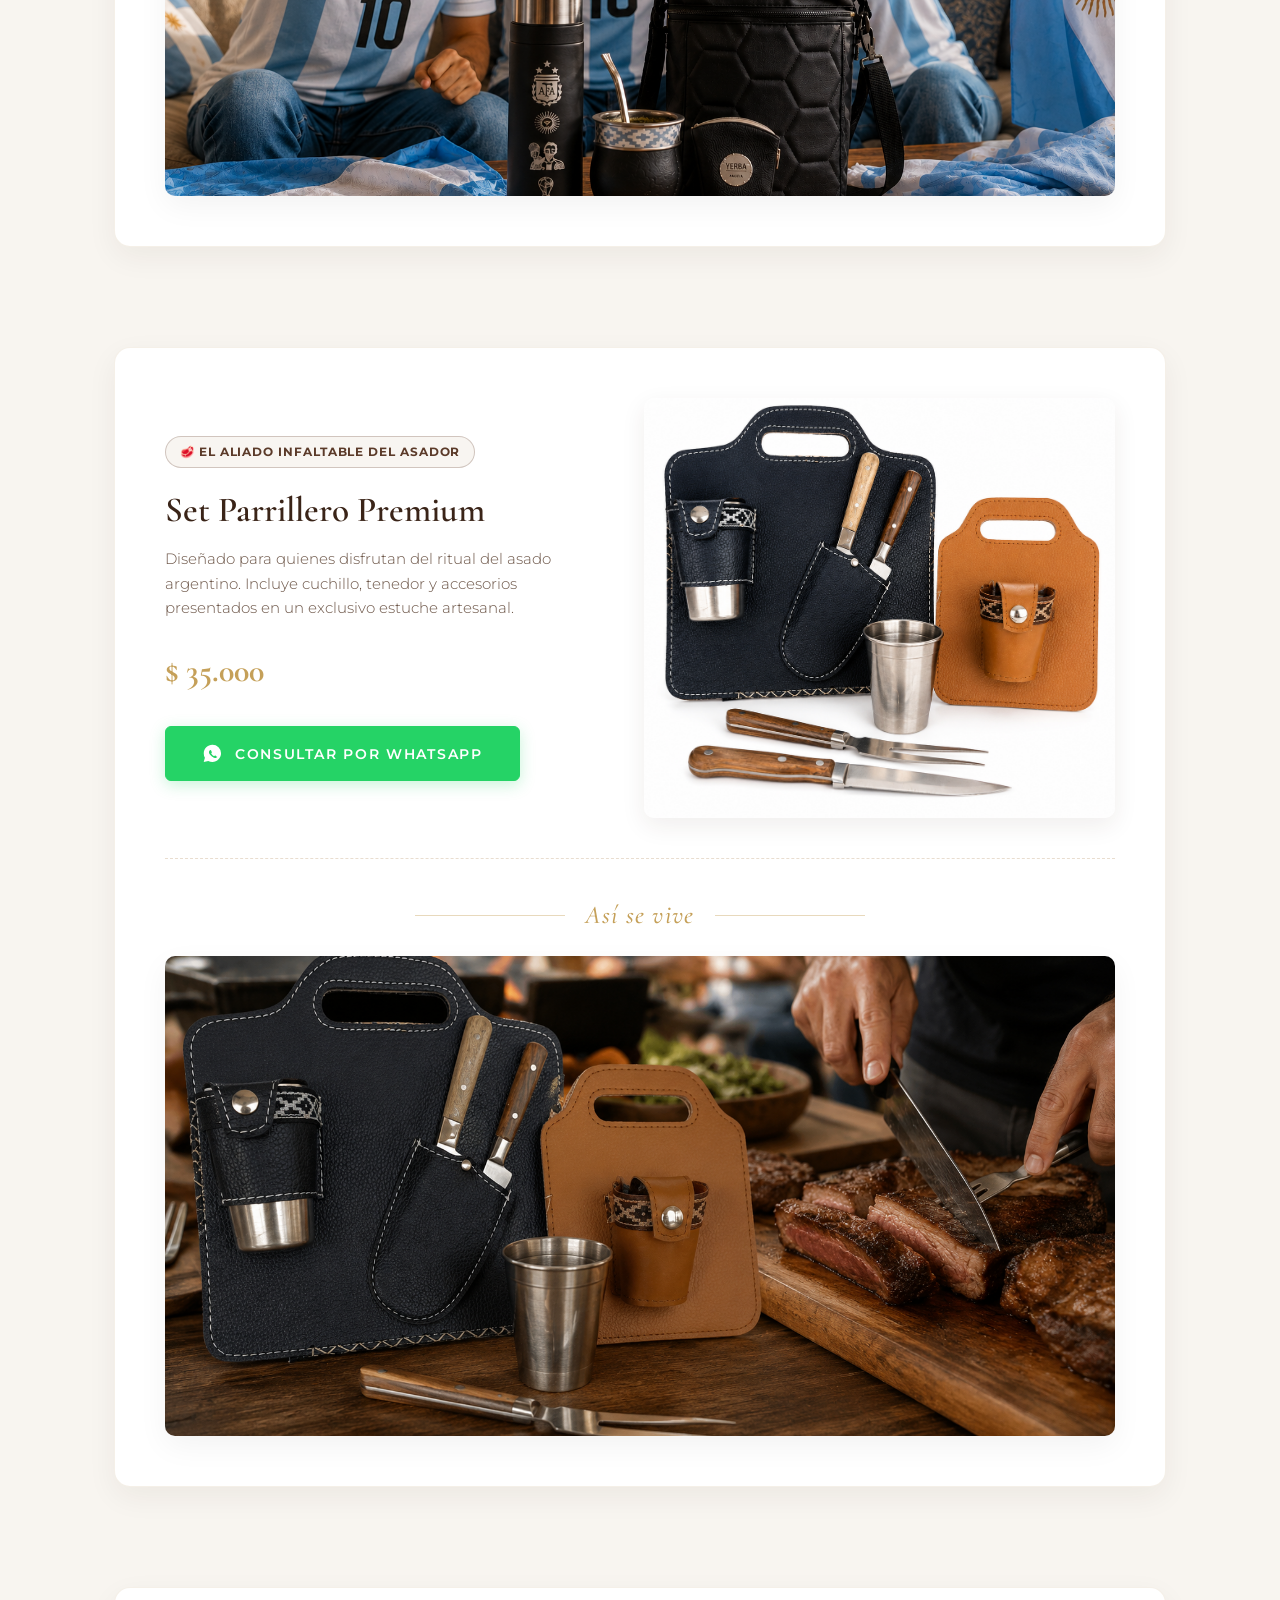
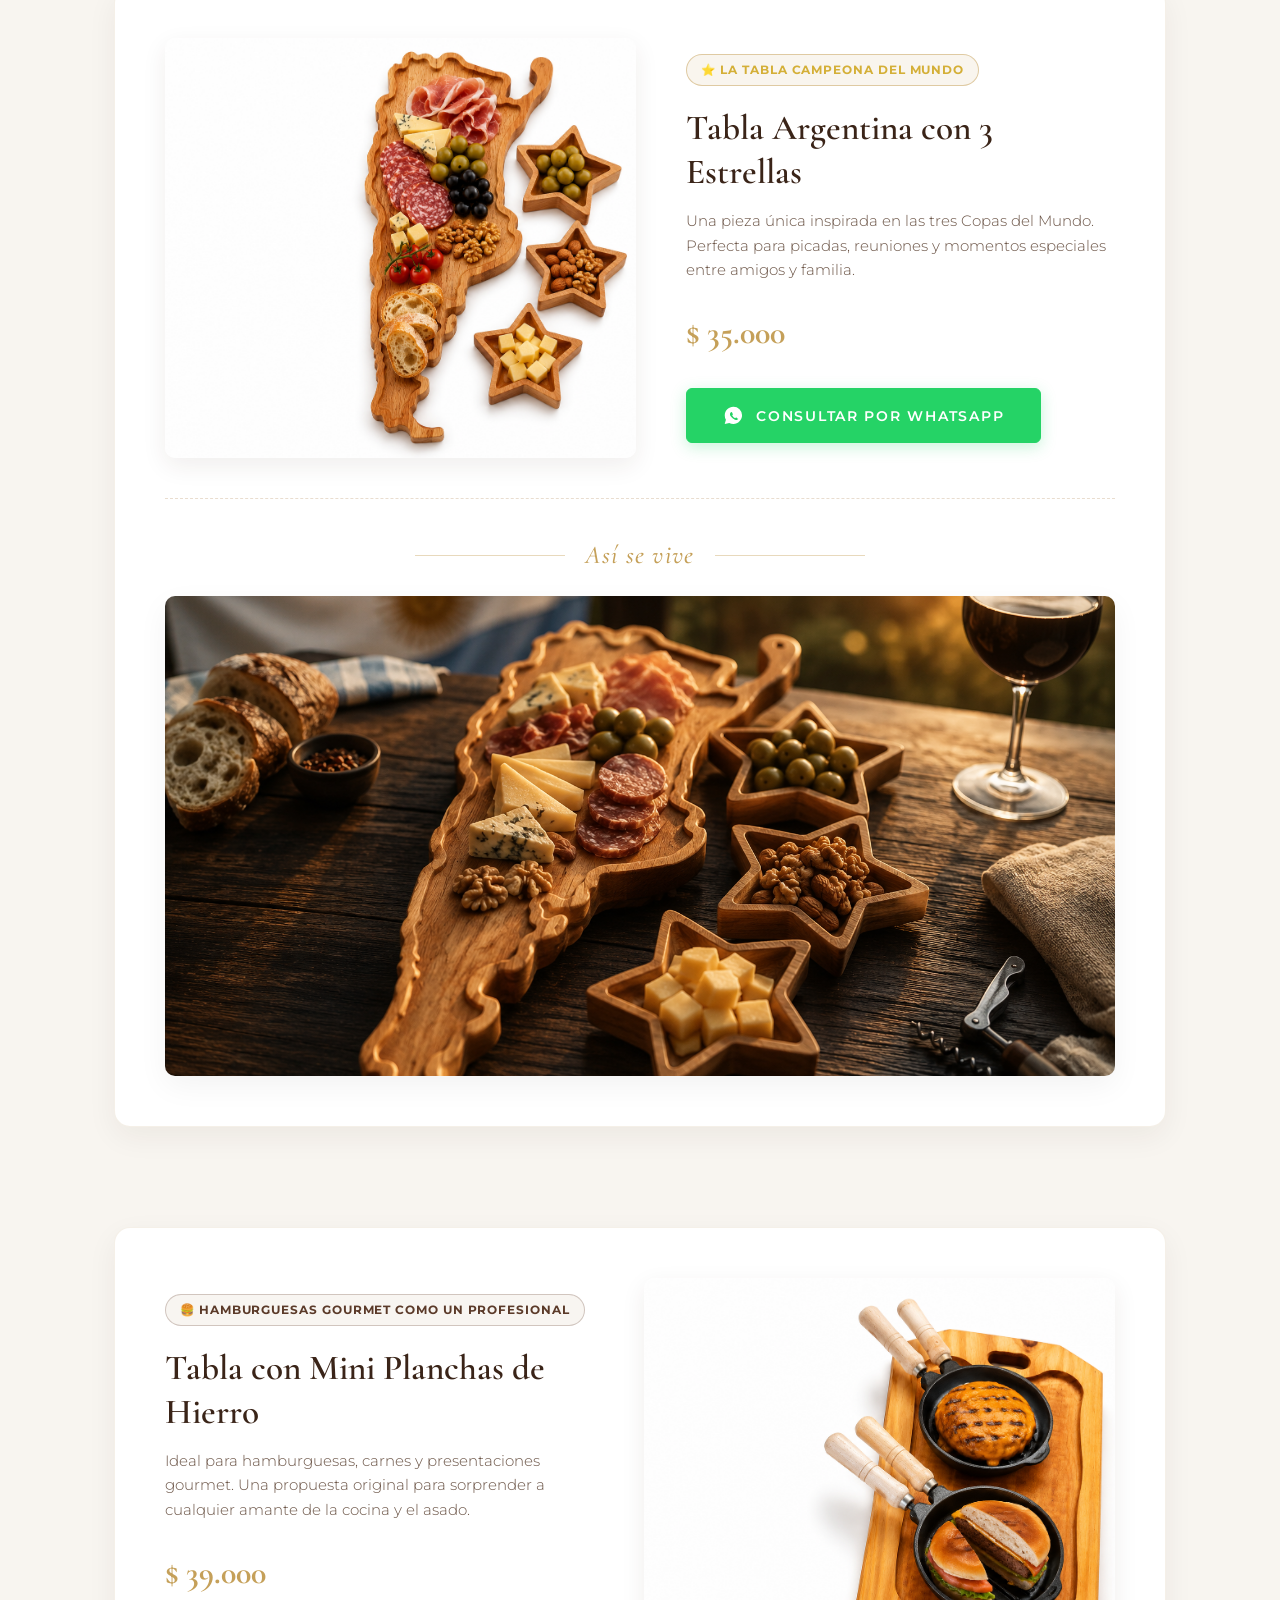
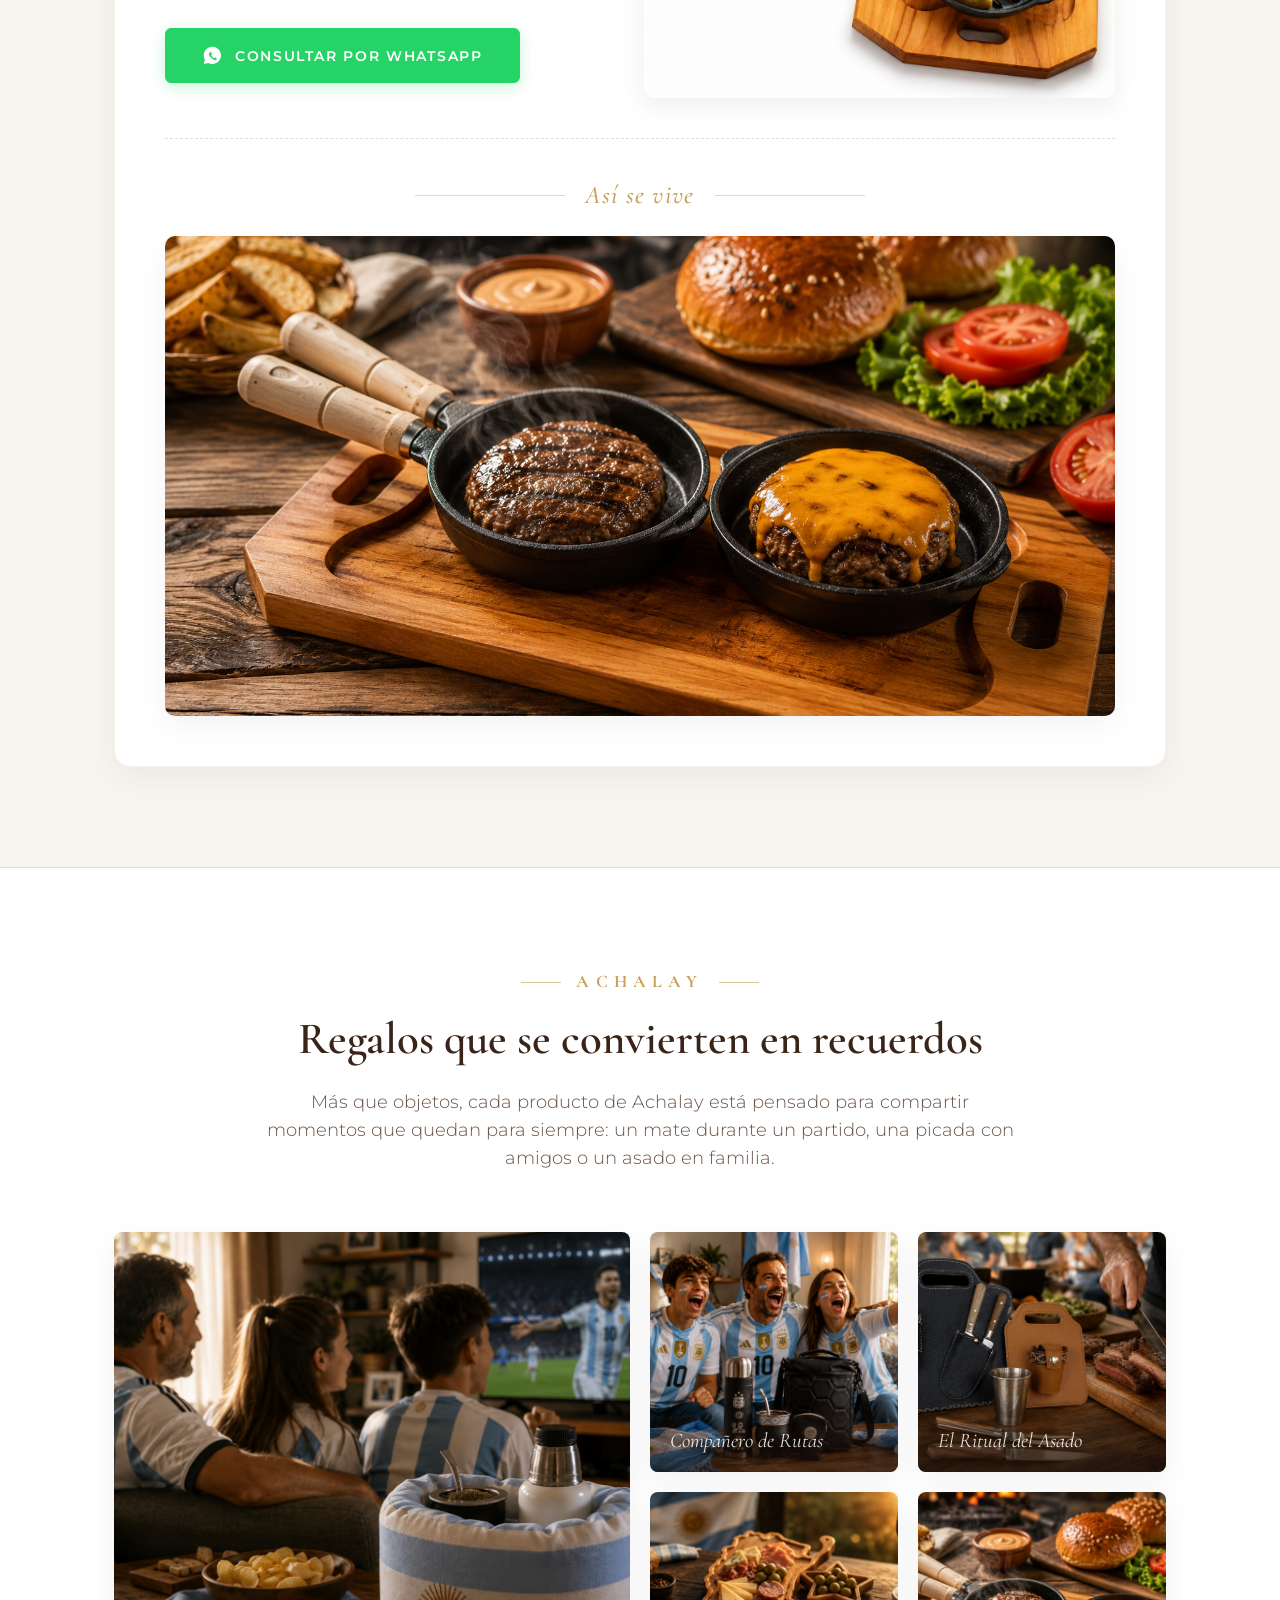
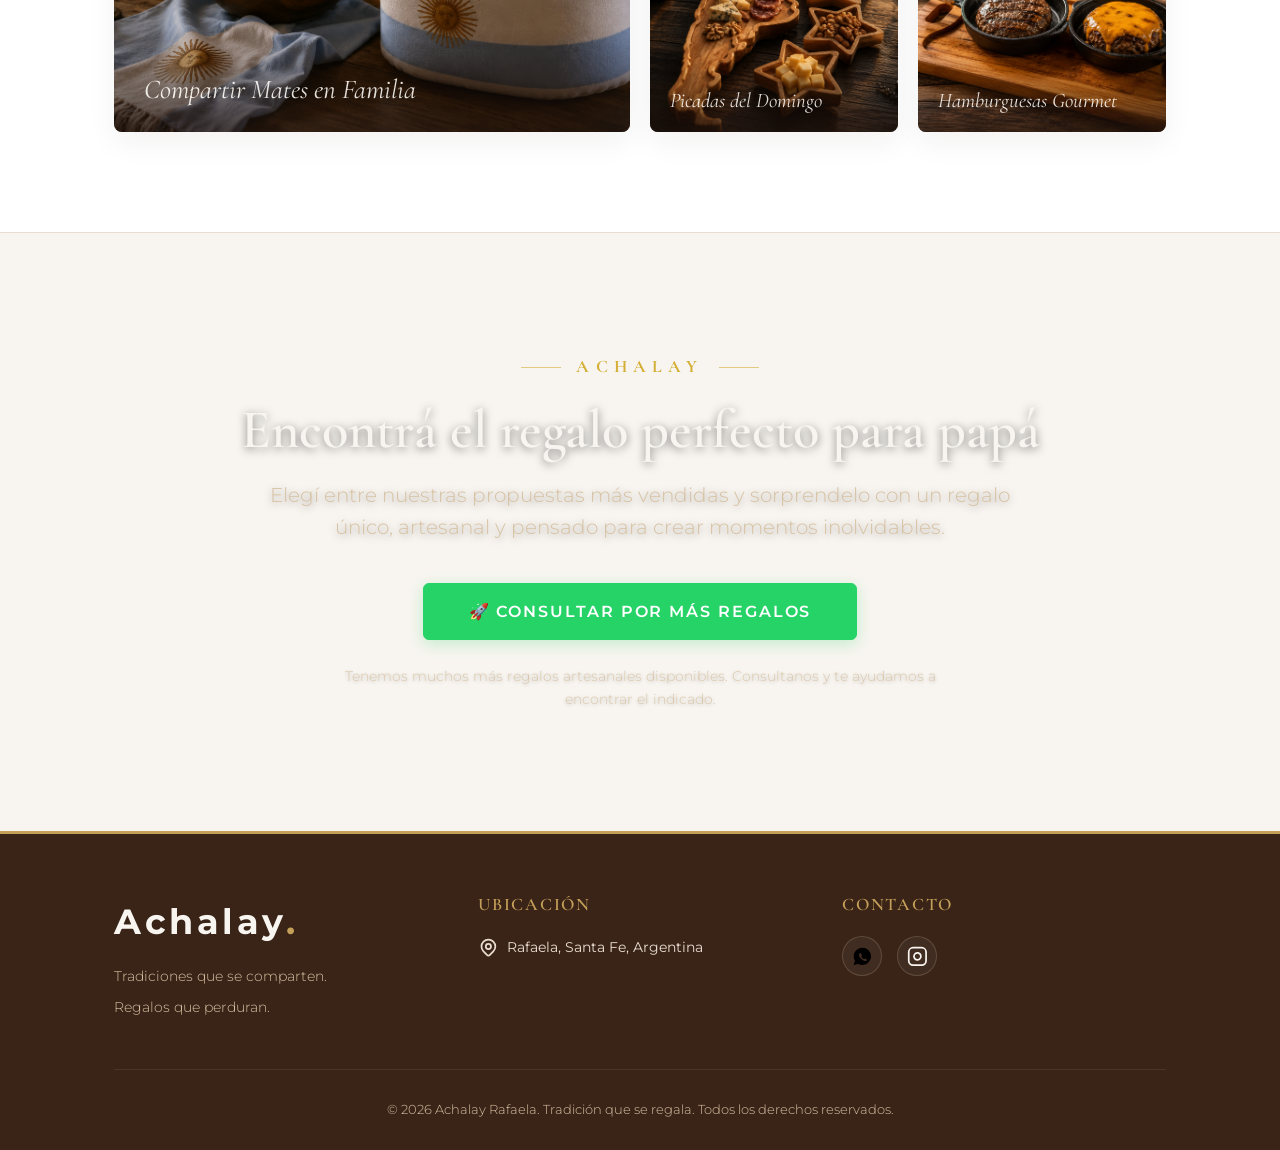
==== commit dc1a5660: "Nuevas imágenes de productos" ====
--- a/index.html
+++ b/index.html
@@ -42,7 +42,7 @@
     <header class="hero" id="inicio">
         <div class="hero-bg-media">
             <!-- Background Image: Almohadón Matero Foto representing family cheering -->
-            <img src="assets/almohadon_matero_foto.png" alt="Familia alentando a la Selección Argentina - Achalay" class="ken-burns-active">
+            <img src="assets/Almohadón Matero Foto.png" alt="Familia alentando a la Selección Argentina - Achalay" class="ken-burns-active">
         </div>
         <!-- Soft dark overlay for text readability -->
         <div class="hero-overlay"></div>
@@ -96,23 +96,23 @@
             <!-- Premium Collage of the 5 Foto images -->
             <div class="collage-grid" data-reveal>
                 <div class="collage-item item-large">
-                    <img src="assets/almohadon_matero_foto.png" alt="Almohadón Matero en uso familiar" loading="lazy">
+                    <img src="assets/Almohadón Matero Foto.png" alt="Almohadón Matero en uso familiar" loading="lazy">
                     <div class="collage-item-overlay">Compartir Mates en Familia</div>
                 </div>
                 <div class="collage-item">
-                    <img src="assets/set_matero_foto.png" alt="Set Matero en viaje" loading="lazy">
+                    <img src="assets/Set Matero Foto.png" alt="Set Matero en viaje" loading="lazy">
                     <div class="collage-item-overlay">Compañero de Rutas</div>
                 </div>
                 <div class="collage-item">
-                    <img src="assets/set_asado_foto.png" alt="Cuchillo y tenedor de asado" loading="lazy">
+                    <img src="assets/Set de Asado Foto.png" alt="Cuchillo y tenedor de asado" loading="lazy">
                     <div class="collage-item-overlay">El Ritual del Asado</div>
                 </div>
                 <div class="collage-item">
-                    <img src="assets/tabla_foto.png" alt="Tabla con picada" loading="lazy">
+                    <img src="assets/Tabla Foto.png" alt="Tabla con picada" loading="lazy">
                     <div class="collage-item-overlay">Picadas del Domingo</div>
                 </div>
                 <div class="collage-item">
-                    <img src="assets/planchas_hierro_foto.png" alt="Planchas de hierro en uso" loading="lazy">
+                    <img src="assets/Planchas de Hierro Foto.png" alt="Planchas de hierro en uso" loading="lazy">
                     <div class="collage-item-overlay">Hamburguesas Gourmet</div>
                 </div>
             </div>
--- a/index.css
+++ b/index.css
@@ -158,7 +158,7 @@
 
 /* Custom Textures with Gradations */
 .bg-leather-texture {
-    background-image: linear-gradient(rgba(58, 36, 24, 0.88), rgba(58, 36, 24, 0.88)), url('assets/set_asado_foto.png');
+    background-image: linear-gradient(rgba(58, 36, 24, 0.88), rgba(58, 36, 24, 0.88)), url('assets/Set de Asado Foto.png');
     background-size: cover;
     background-position: center;
     background-attachment: fixed;
@@ -166,7 +166,7 @@
 }
 
 .bg-wood-texture {
-    background-image: linear-gradient(rgba(248, 245, 240, 0.94), rgba(248, 245, 240, 0.94)), url('assets/tabla_foto.png');
+    background-image: linear-gradient(rgba(248, 245, 240, 0.94), rgba(248, 245, 240, 0.94)), url('assets/Tabla Foto.png');
     background-size: cover;
     background-position: center;
     background-attachment: fixed;
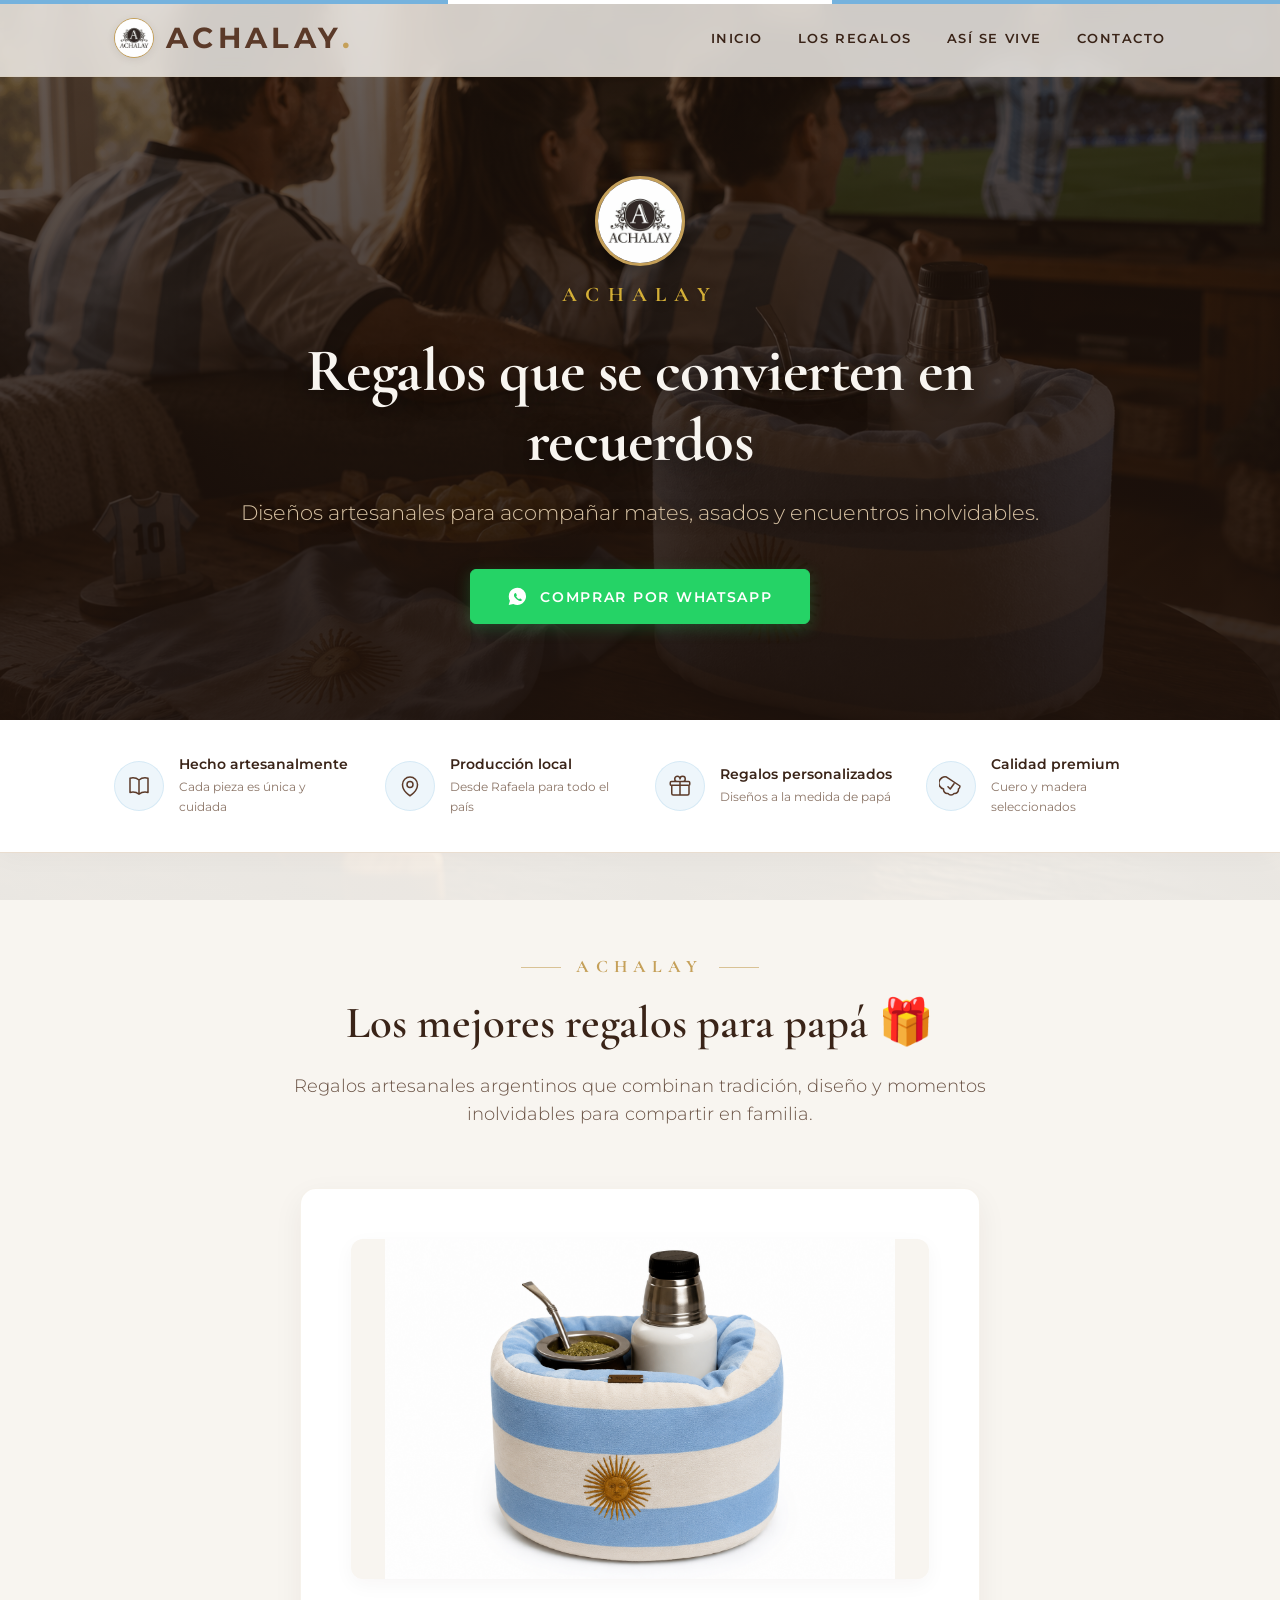
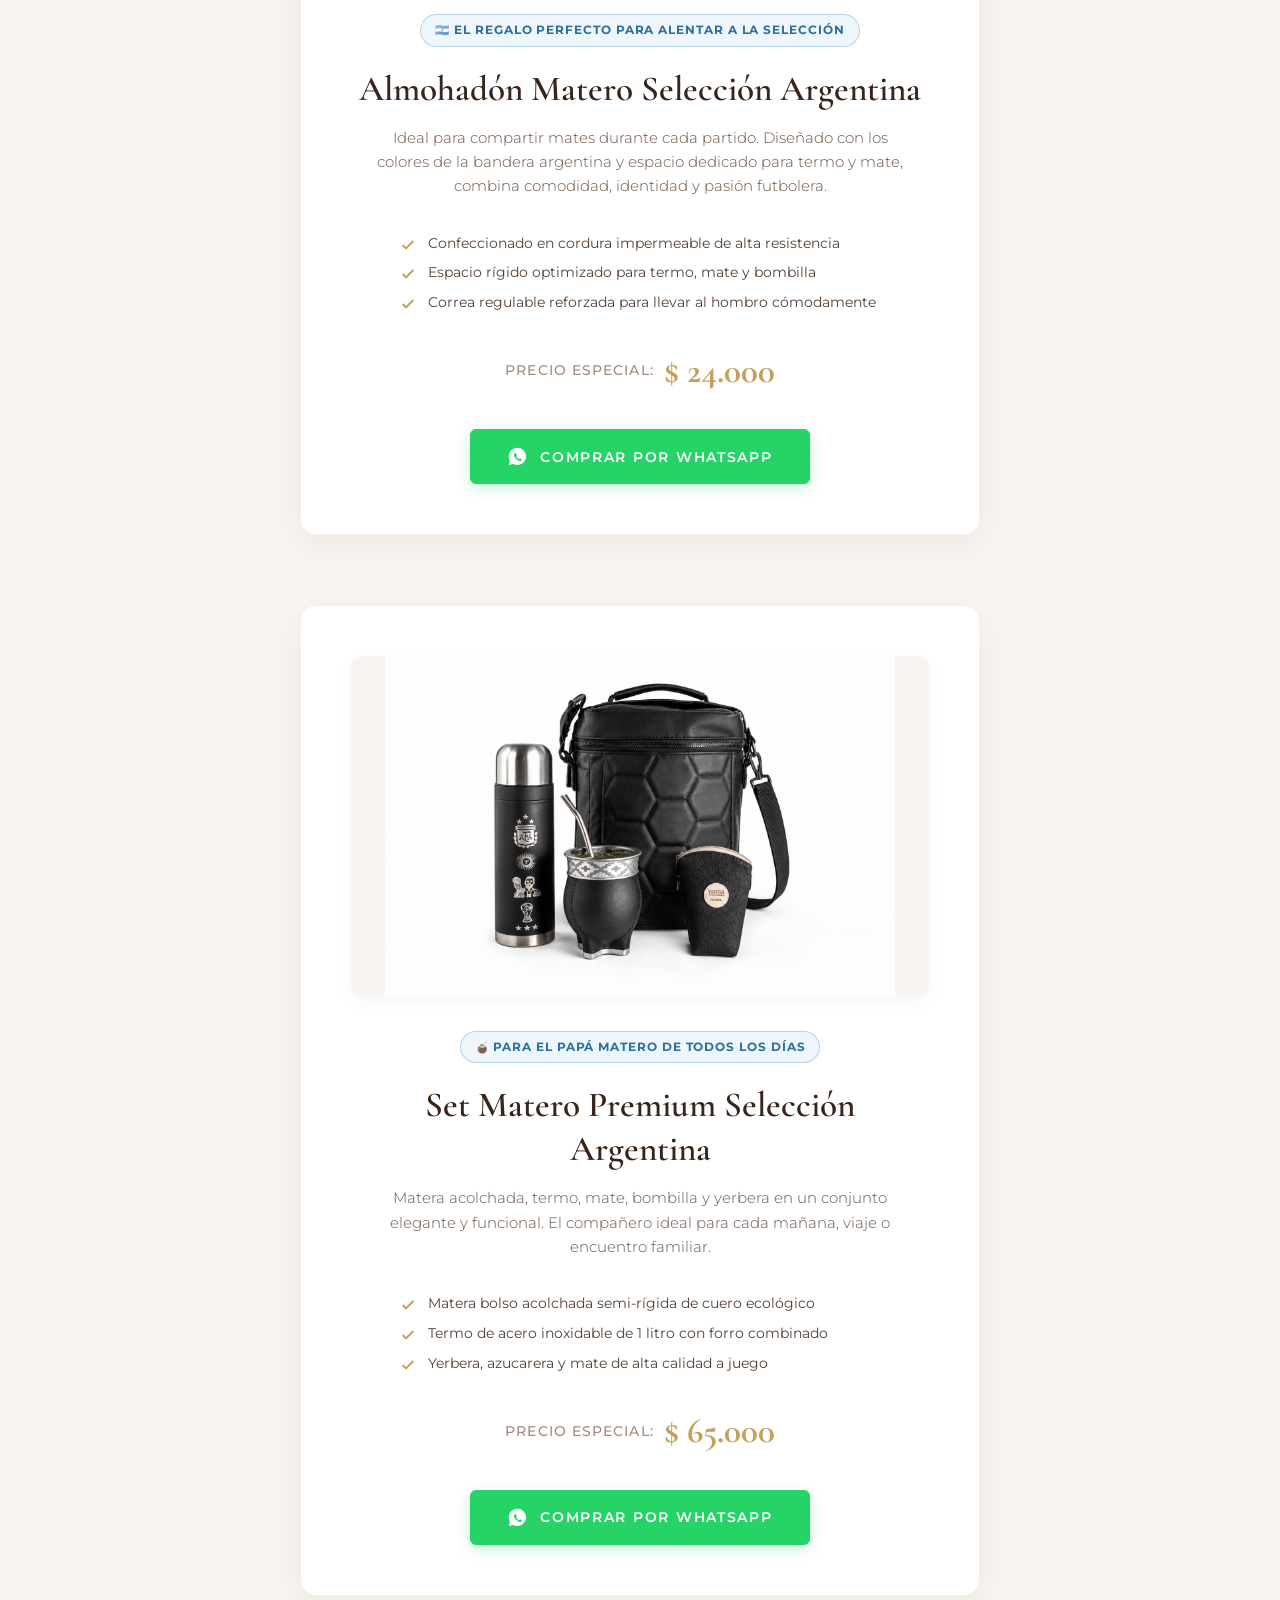
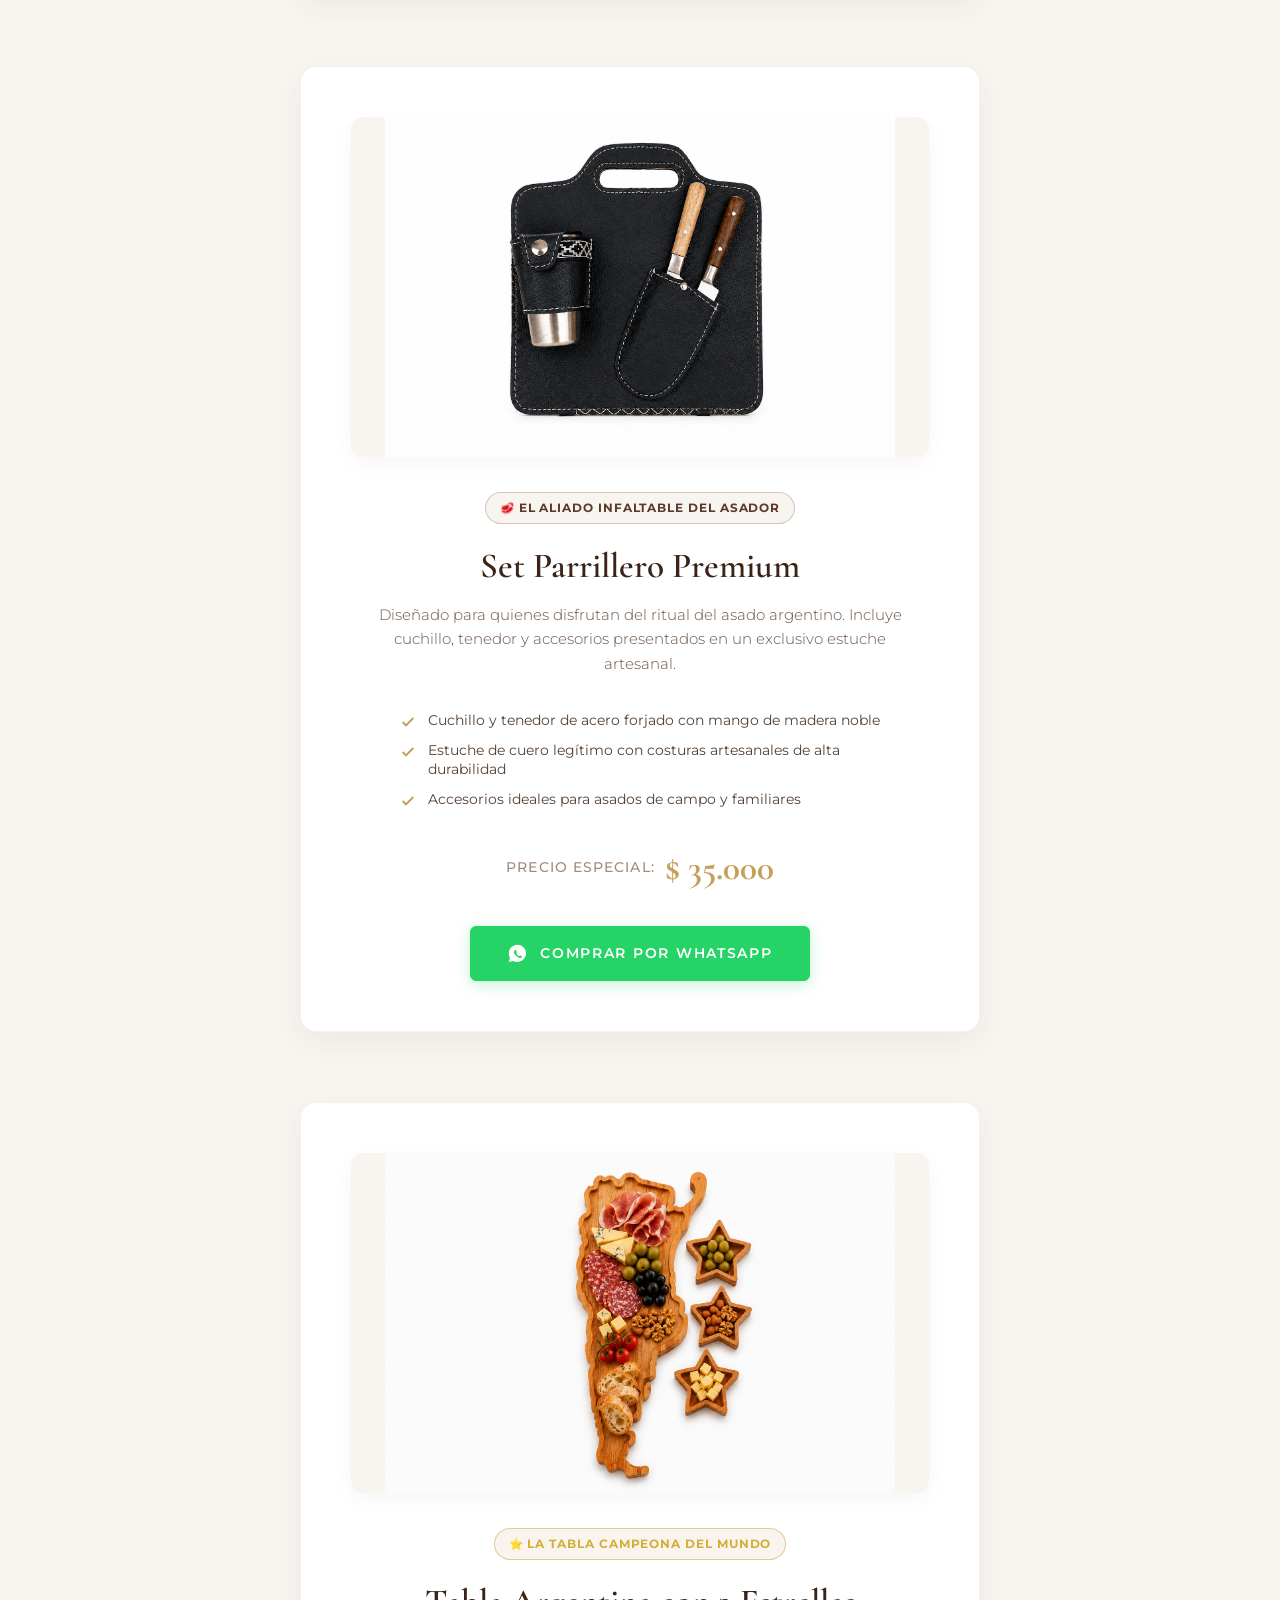
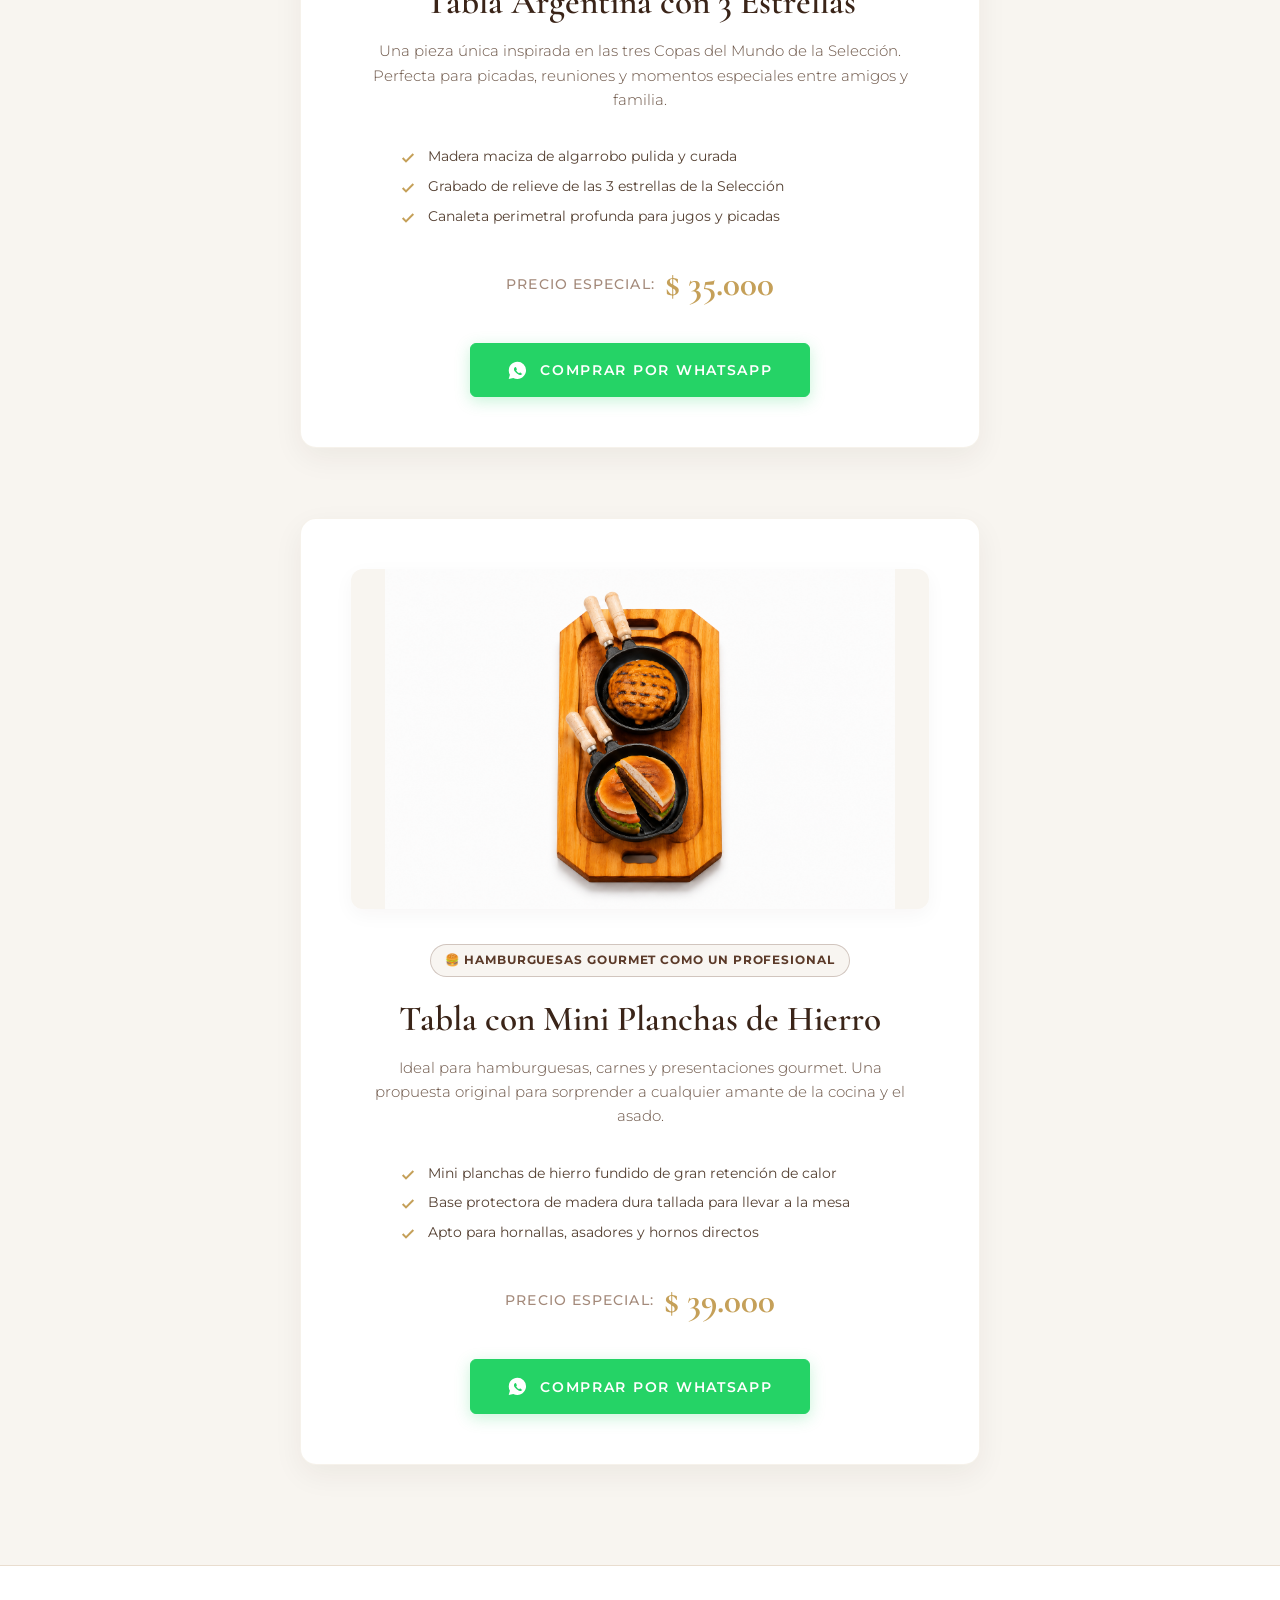
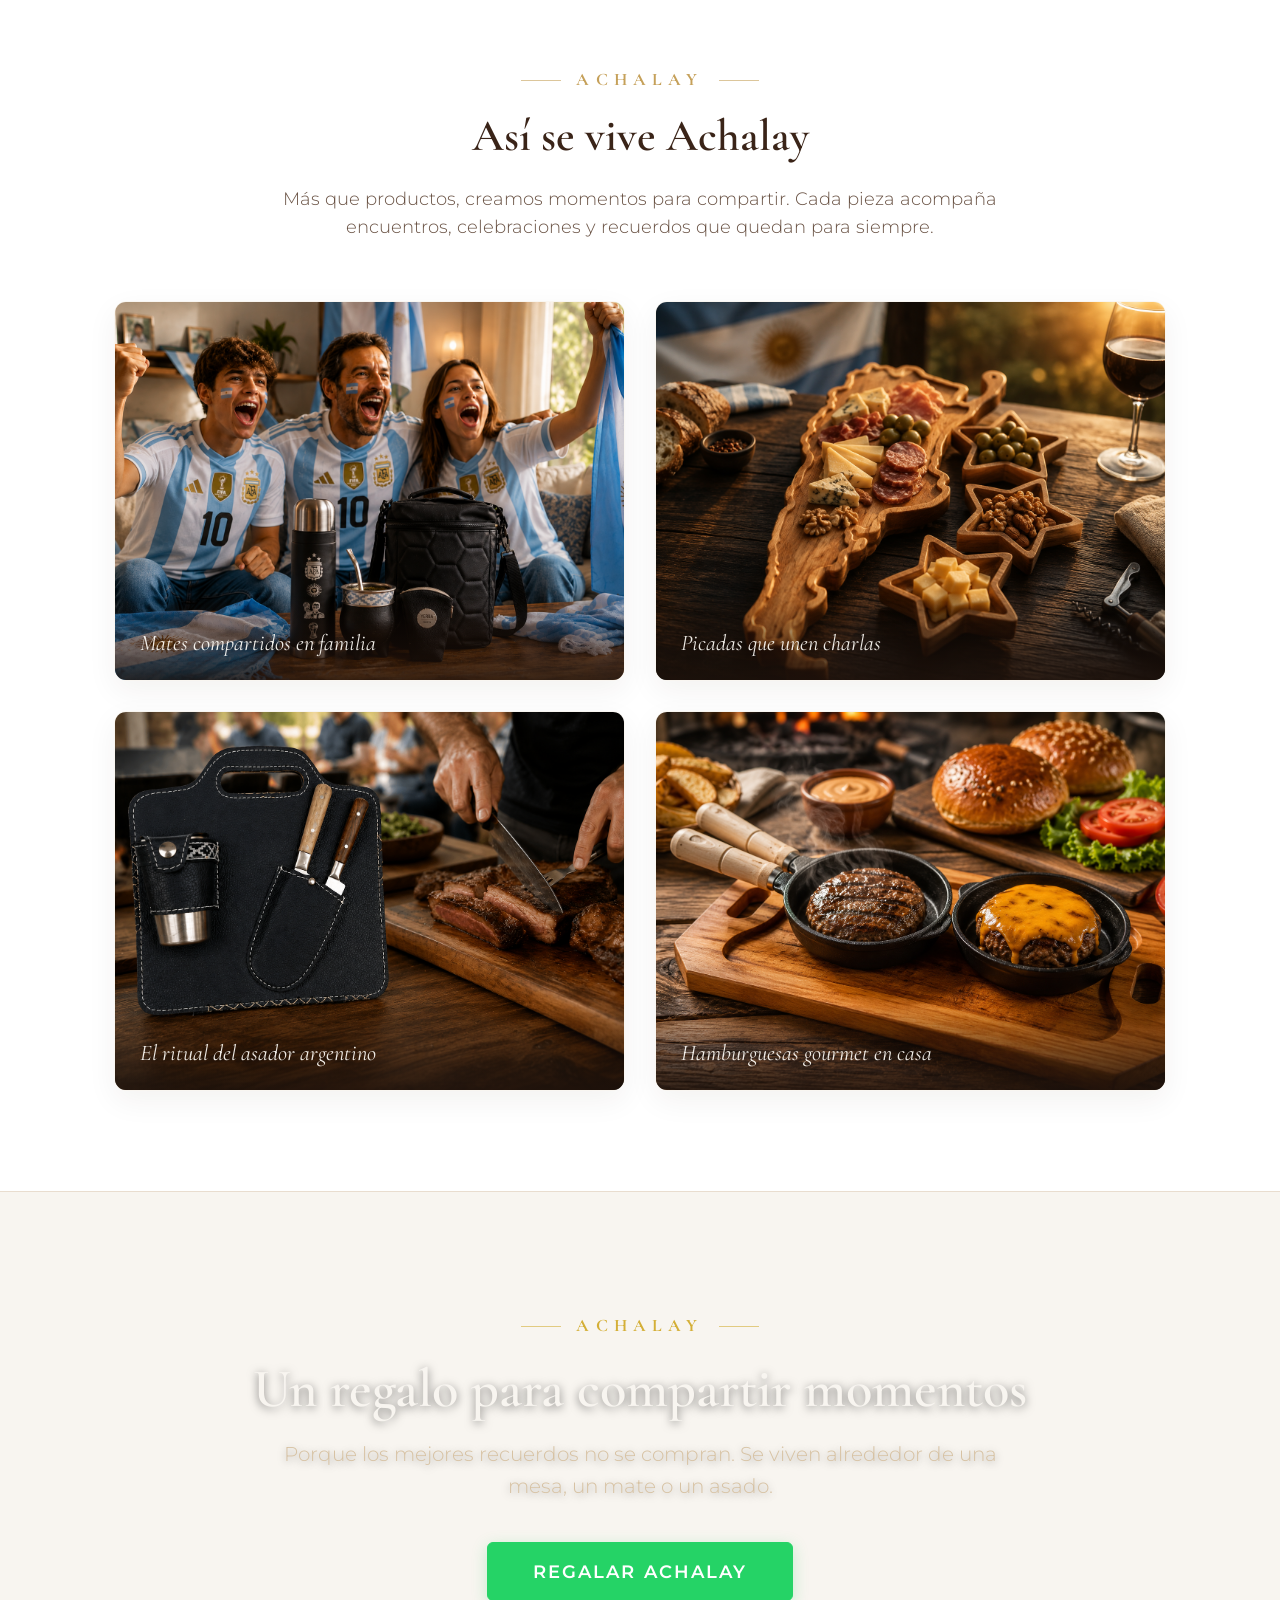
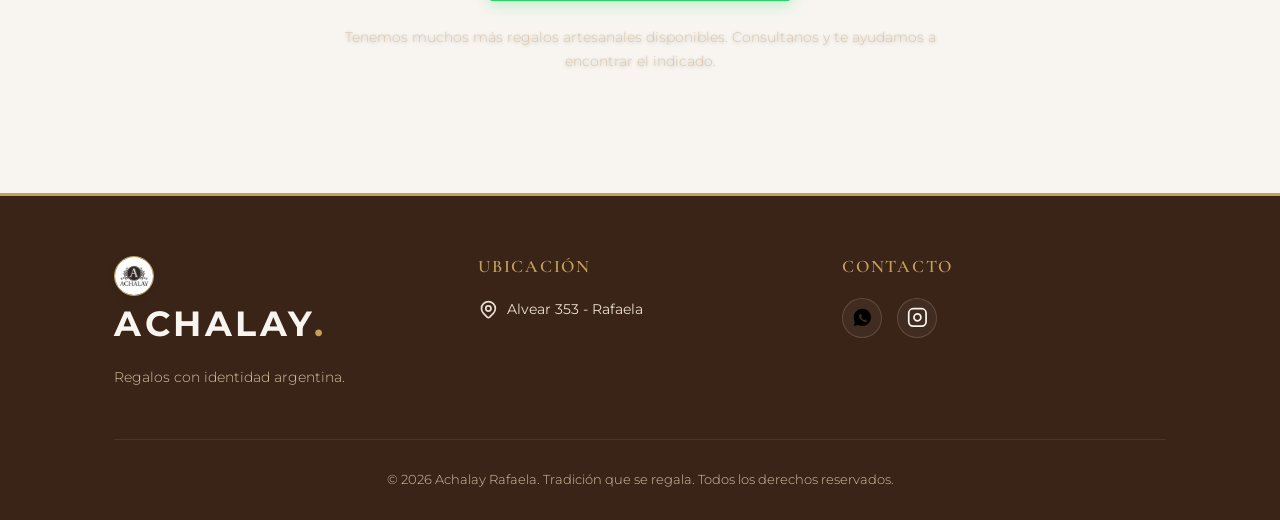
==== commit 3c29707b: "Nueva version landing Achalay" ====
--- a/index.html
+++ b/index.html
@@ -4,7 +4,7 @@
     <meta charset="UTF-8">
     <meta name="viewport" content="width=device-width, initial-scale=1.0">
     <meta name="description" content="Los 5 mejores regalos artesanales para el Día del Padre en Achalay. Diseños únicos con identidad argentina para compartir momentos inolvidables en familia.">
-    <title>Achalay - Especial Día del Padre | Regalos con Tradición Argentina</title>
+    <title>Achalay - Regalos con Identidad Argentina | Especial Día del Padre</title>
     
     <!-- CSS Stylesheet -->
     <link rel="stylesheet" href="index.css">
@@ -29,8 +29,8 @@
             
             <ul class="nav-links" id="nav-links">
                 <li><a href="#inicio">Inicio</a></li>
-                <li><a href="#productos">Los 5 Regalos</a></li>
-                <li><a href="#momentos">Momentos</a></li>
+                <li><a href="#productos">Los Regalos</a></li>
+                <li><a href="#experiencia">Así se vive</a></li>
                 <li><a href="#contacto">Contacto</a></li>
             </ul>
         </div>
@@ -53,83 +53,133 @@
                 <img src="assets/Logo Achalay.jpg" alt="Achalay Logo" class="hero-logo-img">
                 <div class="hero-brand-logo">ACHALAY</div>
             </div>
-            <h1 data-reveal>Los mejores regalos para papá están en Achalay</h1>
-            <p class="hero-subtitle" data-reveal>Diseño artesanal argentino para compartir momentos inolvidables.</p>
+            <h1 data-reveal>Regalos que se convierten en recuerdos</h1>
+            <p class="hero-subtitle" data-reveal>Diseños artesanales para acompañar mates, asados y encuentros inolvidables.</p>
             
             <div class="hero-ctas" data-reveal>
-                <a href="#productos" class="btn btn-accent btn-large">
-                    Ver regalos
-                </a>
+                <button class="btn btn-whatsapp btn-large btn-hero-cta" data-wa-msg="Hola Achalay! Me contacto desde la landing por la campaña de Día del Padre. Quisiera comprar un regalo artesanal para papá.">
+                    <svg class="icon" viewBox="0 0 24 24"><path d="M12.012 2c-5.506 0-9.989 4.478-9.99 9.984a9.96 9.96 0 0 0 1.333 4.982L2 22l5.233-1.371a9.994 9.994 0 0 0 4.779 1.21h.005c5.505 0 9.988-4.479 9.989-9.985A9.998 9.998 0 0 0 12.012 2zm5.748 13.917c-.244.688-1.22 1.259-1.684 1.309-.452.05-.889.261-2.915-.544-2.438-.967-3.992-3.444-4.113-3.606-.122-.162-.993-1.32-.993-2.518s.629-1.788.853-2.032c.224-.244.488-.305.65-.305s.325.002.467.008c.147.006.345-.056.541.424.203.497.694 1.694.755 1.816.061.122.102.264.02.427-.081.162-.122.264-.244.406-.122.142-.256.317-.366.427-.122.122-.25.254-.108.497.142.244.63 1.036 1.35 1.674.928.824 1.711 1.077 1.955 1.199.244.122.386.102.467.008.081-.094.345-.406.467-.609.122-.203.244-.162.406-.102.162.061 1.036.488 1.22.579.183.091.305.142.345.224.041.081.041.467-.203 1.155z" fill="currentColor"/></svg>
+                    Comprar por WhatsApp
+                </button>
             </div>
         </div>
     </header>
 
     <!-- =========================================================================
-       SECCIÓN PRINCIPAL: LOS 5 MEJORES REGALOS PARA PAPÁ 🎁
+       TRUST BENEFITS ROW (Minimalist & Premium)
+       ========================================================================= -->
+    <div class="trust-benefits-bar">
+        <div class="container trust-benefits-container">
+            <div class="benefit-item" data-reveal>
+                <div class="benefit-icon-wrapper">
+                    <svg class="benefit-icon" fill="none" viewBox="0 0 24 24" stroke="currentColor" stroke-width="1.5">
+                        <path stroke-linecap="round" stroke-linejoin="round" d="M12 6.042A8.967 8.967 0 006 3.75c-1.052 0-2.062.18-3 .512v14.25A8.987 8.987 0 016 18c2.305 0 4.408.867 6 2.292m0-14.25a8.966 8.966 0 016-2.292c1.052 0 2.062.18 3 .512v14.25A8.987 8.987 0 0018 18a8.967 8.967 0 00-6 2.292m0-14.25v14.25" />
+                    </svg>
+                </div>
+                <div class="benefit-texts">
+                    <h4>Hecho artesanalmente</h4>
+                    <p>Cada pieza es única y cuidada</p>
+                </div>
+            </div>
+            <div class="benefit-item" data-reveal>
+                <div class="benefit-icon-wrapper">
+                    <svg class="benefit-icon" fill="none" viewBox="0 0 24 24" stroke="currentColor" stroke-width="1.5">
+                        <path stroke-linecap="round" stroke-linejoin="round" d="M15 10.5a3 3 0 11-6 0 3 3 0 016 0z" />
+                        <path stroke-linecap="round" stroke-linejoin="round" d="M19.5 10.5c0 7.142-7.5 11.25-7.5 11.25S4.5 17.642 4.5 10.5a7.5 7.5 0 1115 0z" />
+                    </svg>
+                </div>
+                <div class="benefit-texts">
+                    <h4>Producción local</h4>
+                    <p>Desde Rafaela para todo el país</p>
+                </div>
+            </div>
+            <div class="benefit-item" data-reveal>
+                <div class="benefit-icon-wrapper">
+                    <svg class="benefit-icon" fill="none" viewBox="0 0 24 24" stroke="currentColor" stroke-width="1.5">
+                        <path stroke-linecap="round" stroke-linejoin="round" d="M21 11.25v8.25a1.5 1.5 0 01-1.5 1.5H5.25a1.5 1.5 0 01-1.5-1.5v-8.25M12 4.875A2.625 2.625 0 109.375 7.5H12m0-2.625A2.625 2.625 0 1114.625 7.5H12m0 0V21m-8.625-9.75h17.25c.621 0 1.125-.504 1.125-1.125V8.625c0-.621-.504-1.125-1.125-1.125H3.375c-.621 0-1.125.504-1.125 1.125v1.5c0 .621.504 1.125 1.125 1.125z" />
+                    </svg>
+                </div>
+                <div class="benefit-texts">
+                    <h4>Regalos personalizados</h4>
+                    <p>Diseños a la medida de papá</p>
+                </div>
+            </div>
+            <div class="benefit-item" data-reveal>
+                <div class="benefit-icon-wrapper">
+                    <svg class="benefit-icon" fill="none" viewBox="0 0 24 24" stroke="currentColor" stroke-width="1.5">
+                        <path stroke-linecap="round" stroke-linejoin="round" d="M9 12.75L11.25 15 15 9.75M21 12c0 1.268-.63 2.39-1.593 3.068a3.745 3.745 0 01-1.043 3.296 3.745 3.745 0 01-3.296 1.043A3.745 3.745 0 0112 21c-1.268 0-2.39-.63-3.068-1.593a3.746 3.746 0 01-3.296-1.043 3.745 3.745 0 01-1.043-3.296a3.745 3.745 0 013-12z" />
+                    </svg>
+                </div>
+                <div class="benefit-texts">
+                    <h4>Calidad premium</h4>
+                    <p>Cuero y madera seleccionados</p>
+                </div>
+            </div>
+        </div>
+    </div>
+
+    <!-- =========================================================================
+       SECCIÓN PRINCIPAL: LOS REGALOS PARA PAPÁ
        ========================================================================= -->
     <section class="campaign-section bg-wood-texture" id="productos">
         <div class="container">
             <div class="section-header" data-reveal>
                 <div class="logo-divider">ACHALAY</div>
-                <h2>Los 5 mejores regalos para papá 🎁</h2>
+                <h2>Los mejores regalos para papá 🎁</h2>
                 <p>Regalos artesanales argentinos que combinan tradición, diseño y momentos inolvidables para compartir en familia.</p>
             </div>
 
-            <!-- Products will be dynamically injected here by index.js -->
-            <div class="campaign-products-container" id="campaign-products-container">
-                <!-- Alterating split layout cards rendered here -->
+            <!-- Centered Stack Products Container -->
+            <div class="campaign-products-container centered-stack" id="campaign-products-container">
+                <!-- Javascript will inject centered product cards here -->
             </div>
         </div>
     </section>
 
     <!-- =========================================================================
-       SECCIÓN EMOCIONAL: REGALOS QUE SE CONVIERTEN EN RECUERDOS
-       ========================================================================= -->
-    <section class="emotional-collage-section" id="momentos">
+       SECCIÓN EXPERIENCIAL: ASÍ SE VIVE ACHALAY
+       ========================================================================= -->
+    <section class="experiential-section" id="experiencia">
         <div class="container">
             <div class="section-header" data-reveal>
                 <div class="logo-divider">ACHALAY</div>
-                <h2>Regalos que se convierten en recuerdos</h2>
-                <p class="collage-description-text">Más que objetos, cada producto de Achalay está pensado para compartir momentos que quedan para siempre: un mate durante un partido, una picada con amigos o un asado en familia.</p>
-            </div>
-
-            <!-- Premium Collage of the 5 Foto images -->
-            <div class="collage-grid" data-reveal>
-                <div class="collage-item item-large">
-                    <img src="assets/Almohadón Matero Foto.png" alt="Almohadón Matero en uso familiar" loading="lazy">
-                    <div class="collage-item-overlay">Compartir Mates en Familia</div>
-                </div>
-                <div class="collage-item">
-                    <img src="assets/Set Matero Foto.png" alt="Set Matero en viaje" loading="lazy">
-                    <div class="collage-item-overlay">Compañero de Rutas</div>
-                </div>
-                <div class="collage-item">
-                    <img src="assets/Set de Asado Foto.png" alt="Cuchillo y tenedor de asado" loading="lazy">
-                    <div class="collage-item-overlay">El Ritual del Asado</div>
-                </div>
-                <div class="collage-item">
-                    <img src="assets/Tabla Foto.png" alt="Tabla con picada" loading="lazy">
-                    <div class="collage-item-overlay">Picadas del Domingo</div>
-                </div>
-                <div class="collage-item">
+                <h2>Así se vive Achalay</h2>
+                <p class="experiential-description-text">Más que productos, creamos momentos para compartir. Cada pieza acompaña encuentros, celebraciones y recuerdos que quedan para siempre.</p>
+            </div>
+
+            <!-- Grid of specified 4 lifestyle photos -->
+            <div class="experiential-grid" data-reveal>
+                <div class="experiential-item">
+                    <img src="assets/Set Matero Foto.png" alt="Familia viendo fútbol con el set matero" loading="lazy">
+                    <div class="experiential-item-overlay">Mates compartidos en familia</div>
+                </div>
+                <div class="experiential-item">
+                    <img src="assets/Tabla Foto.png" alt="Tabla argentina con picada" loading="lazy">
+                    <div class="experiential-item-overlay">Picadas que unen charlas</div>
+                </div>
+                <div class="experiential-item">
+                    <img src="assets/Set de Asado Foto.png" alt="Set de asado en uso" loading="lazy">
+                    <div class="experiential-item-overlay">El ritual del asador argentino</div>
+                </div>
+                <div class="experiential-item">
                     <img src="assets/Planchas de Hierro Foto.png" alt="Planchas de hierro en uso" loading="lazy">
-                    <div class="collage-item-overlay">Hamburguesas Gourmet</div>
+                    <div class="experiential-item-overlay">Hamburguesas gourmet en casa</div>
                 </div>
             </div>
         </div>
     </section>
 
     <!-- =========================================================================
-       BLOQUE FINAL DE CONVERSIÓN
-       ========================================================================= -->
-    <section class="cta-final bg-leather-texture" id="contacto">
+       BLOQUE DESTACADO DÍA DEL PADRE (Visual Focus CTA)
+       ========================================================================= -->
+    <section class="cta-featured bg-leather-texture" id="contacto">
         <div class="container" data-reveal>
             <div class="logo-divider gold">ACHALAY</div>
-            <h2>Encontrá el regalo perfecto para papá</h2>
-            <p class="cta-subtitle">Elegí entre nuestras propuestas más vendidas y sorprendelo con un regalo único, artesanal y pensado para crear momentos inolvidables.</p>
-            
-            <button class="btn btn-whatsapp btn-large btn-final" data-wa-msg="Hola Achalay! Quisiera consultar por las propuestas de regalos artesanales disponibles para el Día del Padre.">
-                🚀 Consultar por más regalos
+            <h2>Un regalo para compartir momentos</h2>
+            <p class="cta-featured-text">Porque los mejores recuerdos no se compran. Se viven alrededor de una mesa, un mate o un asado.</p>
+            
+            <button class="btn btn-whatsapp btn-large btn-final" data-wa-msg="Hola Achalay! Quisiera comprar una de sus propuestas artesanales para regalar en este Día del Padre. ¿Me ayudan a elegir?">
+                Regalar Achalay
             </button>
             
             <p class="cta-notice-text">Tenemos muchos más regalos artesanales disponibles. Consultanos y te ayudamos a encontrar el indicado.</p>
@@ -144,9 +194,11 @@
             <div class="footer-grid">
                 
                 <div class="footer-col">
-                    <a href="#" class="footer-logo">Achalay<span>.</span></a>
-                    <p class="footer-tagline">Tradiciones que se comparten.</p>
-                    <p class="footer-tagline">Regalos que perduran.</p>
+                    <a href="#" class="footer-logo">
+                        <img src="assets/Logo Achalay.jpg" alt="Achalay Logo" class="nav-logo-img">
+                        ACHALAY<span>.</span>
+                    </a>
+                    <p class="footer-tagline">Regalos con identidad argentina.</p>
                 </div>
 
                 <div class="footer-col">
@@ -154,7 +206,7 @@
                     <ul class="footer-links">
                         <li>
                             <svg class="icon" fill="none" viewBox="0 0 24 24" stroke="currentColor" stroke-width="2"><path stroke-linecap="round" stroke-linejoin="round" d="M17.657 16.657L13.414 20.9a1.998 1.998 0 01-2.827 0l-4.244-4.243a8 8 0 1111.314 0z"/><path stroke-linecap="round" stroke-linejoin="round" d="M15 11a3 3 0 11-6 0 3 3 0 016 0z"/></svg>
-                            Rafaela, Santa Fe, Argentina
+                            Alvear 353 - Rafaela
                         </li>
                     </ul>
                 </div>
@@ -163,7 +215,7 @@
                     <h4>Contacto</h4>
                     <div class="footer-socials">
                         <!-- WhatsApp button -->
-                        <button class="social-icon-btn" aria-label="Escribinos por WhatsApp" data-wa-msg="Hola Achalay! Me contacto desde la landing por consultas sobre regalos del Día del Padre.">
+                        <button class="social-icon-btn" aria-label="Escribinos por WhatsApp" data-wa-msg="Hola Achalay! Me contacto desde la landing para consultar sobre regalos del Día del Padre.">
                             <svg class="icon" viewBox="0 0 24 24"><path d="M12.012 2c-5.506 0-9.989 4.478-9.99 9.984a9.96 9.96 0 0 0 1.333 4.982L2 22l5.233-1.371a9.994 9.994 0 0 0 4.779 1.21h.005c5.505 0 9.988-4.479 9.989-9.985A9.998 9.998 0 0 0 12.012 2zm5.748 13.917c-.244.688-1.22 1.259-1.684 1.309-.452.05-.889.261-2.915-.544-2.438-.967-3.992-3.444-4.113-3.606-.122-.162-.993-1.32-.993-2.518s.629-1.788.853-2.032c.224-.244.488-.305.65-.305s.325.002.467.008c.147.006.345-.056.541.424.203.497.694 1.694.755 1.816.061.122.102.264.02.427-.081.162-.122.264-.244.406-.122.142-.256.317-.366.427-.122.122-.25.254-.108.497.142.244.63 1.036 1.35 1.674.928.824 1.711 1.077 1.955 1.199.244.122.386.102.467.008.081-.094.345-.406.467-.609.122-.203.244-.162.406-.102.162.061 1.036.488 1.22.579.183.091.305.142.345.224.041.081.041.467-.203 1.155z" fill="currentColor"/></svg>
                         </button>
                         
--- a/index.css
+++ b/index.css
@@ -387,9 +387,9 @@
     height: 100%;
     background: linear-gradient(
         to bottom,
-        rgba(30, 18, 12, 0.45) 0%,
-        rgba(30, 18, 12, 0.65) 50%,
-        rgba(30, 18, 12, 0.9) 100%
+        rgba(30, 18, 12, 0.65) 0%,
+        rgba(30, 18, 12, 0.8) 50%,
+        rgba(30, 18, 12, 0.92) 100%
     );
     z-index: -1;
 }
@@ -452,48 +452,67 @@
 }
 
 /* =========================================================================
-   6. CAMPAIGN PRODUCTS SECTION (Alternating Layout looked like lookbook)
+   6. CAMPAIGN PRODUCTS SECTION (Centered Card Stack)
    ========================================================================= */
 .campaign-products-container {
     display: flex;
     flex-direction: column;
-    gap: 100px; /* Big spacing for lookbook feel */
-    margin-top: 40px;
-}
-
-.product-wrapper {
+    gap: 70px; /* Space between product cards */
+    margin-top: 50px;
+    align-items: center;
+}
+
+.product-card {
     display: flex;
     flex-direction: column;
-    gap: 40px;
+    align-items: center;
     background: white;
     border-radius: 16px;
     padding: 50px;
-    border: 1px solid rgba(215, 194, 163, 0.25);
+    border: 1px solid rgba(215, 194, 163, 0.22);
     box-shadow: var(--shadow-premium);
     transition: var(--trans-suave);
-}
-
-.product-wrapper:hover {
+    max-width: 680px;
+    width: 100%;
+    text-align: center;
+}
+
+.product-card:hover {
     box-shadow: var(--shadow-hover);
-    border-color: rgba(197, 160, 89, 0.3);
-}
-
-/* Product Main Row (Split Layout) */
-.product-main-row {
-    display: flex;
-    align-items: center;
-    gap: 50px;
-}
-
-.product-wrapper.reverse .product-main-row {
-    flex-direction: row-reverse;
-}
-
-.product-info-col {
-    flex: 1;
+    border-color: rgba(197, 160, 89, 0.35);
+    transform: translateY(-8px);
+}
+
+/* Portada Image Container (Consistent Aspect-Ratio, No Weird Cropping) */
+.product-image-container {
+    width: 100%;
+    height: 340px;
+    border-radius: 12px;
+    overflow: hidden;
+    display: flex;
+    align-items: center;
+    justify-content: center;
+    background-color: var(--blanco-roto);
+    box-shadow: 0 6px 20px rgba(58, 36, 24, 0.04);
+    margin-bottom: 35px;
+}
+
+.product-image {
+    width: 100%;
+    height: 100%;
+    object-fit: contain; /* Prevents cropping and keeps aspect ratio */
+    transition: transform 0.6s cubic-bezier(0.16, 1, 0.3, 1);
+}
+
+.product-card:hover .product-image {
+    transform: scale(1.03); /* Subtle zoom */
+}
+
+.product-content {
     display: flex;
     flex-direction: column;
-    align-items: flex-start;
+    align-items: center;
+    width: 100%;
 }
 
 .product-highlight {
@@ -522,13 +541,6 @@
     background-color: rgba(197, 160, 89, 0.1);
 }
 
-/* Different highlights can have custom styles if needed */
-.product-wrapper:nth-child(even) .product-highlight:not(.highlight-patria):not(.highlight-stars) {
-    color: var(--marron-oscuro);
-    border-color: rgba(58, 36, 24, 0.25);
-    background-color: rgba(91, 58, 41, 0.15);
-}
-
 .product-name {
     font-size: 2.2rem;
     color: var(--marron-oscuro);
@@ -542,170 +554,141 @@
     font-weight: 300;
     line-height: 1.6;
     margin-bottom: 25px;
+    max-width: 550px;
+}
+
+/* Product Specific Benefits (Left aligned list, centered container) */
+.product-specific-benefits {
+    list-style: none;
+    margin: 10px auto 30px auto;
+    padding: 0;
+    display: flex;
+    flex-direction: column;
+    align-items: flex-start;
+    gap: 10px;
+    max-width: 480px;
+    width: 100%;
+}
+
+.product-specific-benefits li {
+    display: flex;
+    align-items: flex-start;
+    gap: 12px;
+    font-size: 0.88rem;
+    color: #554133;
+    line-height: 1.4;
+    text-align: left;
+}
+
+.benefit-check-icon {
+    width: 16px;
+    height: 16px;
+    stroke: var(--oro);
+    flex-shrink: 0;
+    margin-top: 3px;
+}
+
+.product-price-row {
+    display: flex;
+    align-items: center;
+    gap: 10px;
+    margin-bottom: 30px;
+}
+
+.price-label {
+    font-size: 0.85rem;
+    text-transform: uppercase;
+    letter-spacing: 0.08em;
+    color: #a48a7b;
+    font-weight: 500;
 }
 
 .product-price {
-    font-size: 2rem;
+    font-size: 2.2rem;
     font-weight: 700;
     color: var(--oro);
-    margin-bottom: 30px;
     font-family: var(--font-heading);
 }
 
-.product-image-col {
-    flex: 1.1;
-    border-radius: 10px;
-    overflow: hidden;
-    box-shadow: 0 8px 25px rgba(58, 36, 24, 0.08);
-    height: 420px;
-}
-
-.product-image-col img {
-    width: 100%;
-    height: 100%;
-    object-fit: cover;
-    transition: transform 0.8s cubic-bezier(0.16, 1, 0.3, 1);
-}
-
-.product-wrapper:hover .product-image-col img {
-    transform: scale(1.03);
-}
-
-/* Product Emotional Block (Así se vive) */
-.product-emotional-block {
-    border-top: 1px dashed var(--beige-suave);
-    padding-top: 40px;
-    display: flex;
-    flex-direction: column;
-    align-items: center;
-}
-
-.emotional-header {
-    display: flex;
-    align-items: center;
-    gap: 20px;
-    width: 100%;
-    justify-content: center;
-    margin-bottom: 25px;
-}
-
-.emotional-line {
-    flex-grow: 1;
-    max-width: 150px;
-    height: 1px;
-    background-color: var(--oro);
-    opacity: 0.4;
-}
-
-.emotional-title {
-    font-family: var(--font-heading);
-    font-size: 1.6rem;
-    font-style: italic;
-    font-weight: 500;
-    color: var(--oro);
-    letter-spacing: 0.05em;
-}
-
-.emotional-image-wrapper {
-    width: 100%;
-    border-radius: 10px;
-    overflow: hidden;
-    box-shadow: 0 10px 30px rgba(0,0,0,0.05);
-    height: 480px;
-}
-
-.emotional-image {
-    width: 100%;
-    height: 100%;
-    object-fit: cover;
-    transition: transform 0.8s cubic-bezier(0.16, 1, 0.3, 1);
-}
-
-.product-wrapper:hover .emotional-image {
-    transform: scale(1.02);
-}
-
 /* =========================================================================
-   7. EMOTIONAL COLLAGE SECTION
+   7. SECCIÓN EXPERIENCIAL (Así se vive Achalay)
    ========================================================================= */
-.emotional-collage-section {
+.experiential-section {
     background-color: white;
     border-top: 1px solid var(--beige-suave);
     border-bottom: 1px solid var(--beige-suave);
-}
-
-.collage-description-text {
+    padding: 100px 0;
+}
+
+.experiential-description-text {
     max-width: 800px !important;
-}
-
-.collage-grid {
+    margin-left: auto;
+    margin-right: auto;
+}
+
+.experiential-grid {
     display: grid;
-    grid-template-columns: repeat(4, 1fr);
-    grid-template-rows: repeat(2, 240px);
-    gap: 20px;
+    grid-template-columns: repeat(2, 1fr); /* 2x2 grid */
+    gap: 30px;
     margin-top: 40px;
 }
 
-.collage-item {
-    border-radius: 8px;
+.experiential-item {
+    border-radius: 12px;
     overflow: hidden;
     position: relative;
     box-shadow: var(--shadow-premium);
-}
-
-.collage-item img {
+    height: 380px;
+    border: 1px solid rgba(215, 194, 163, 0.15);
+}
+
+.experiential-item img {
     width: 100%;
     height: 100%;
     object-fit: cover;
     transition: var(--trans-suave);
 }
 
-.collage-item-overlay {
+.experiential-item-overlay {
     position: absolute;
     bottom: 0;
     left: 0;
     width: 100%;
-    background: linear-gradient(to top, rgba(30, 18, 12, 0.85) 0%, rgba(30, 18, 12, 0) 100%);
-    padding: 25px 20px 15px 20px;
+    background: linear-gradient(to top, rgba(30, 18, 12, 0.9) 0%, rgba(30, 18, 12, 0.4) 60%, rgba(30, 18, 12, 0) 100%);
+    padding: 30px 25px 20px 25px;
     color: var(--blanco-roto);
     font-family: var(--font-heading);
-    font-size: 1.3rem;
+    font-size: 1.4rem;
     font-style: italic;
-    opacity: 0.9;
-    transform: translateY(0);
+    opacity: 0.95;
     transition: var(--trans-suave);
 }
 
-.collage-item:hover img {
-    transform: scale(1.05);
-}
-
-.collage-item.item-large {
-    grid-column: span 2;
-    grid-row: span 2;
-}
-
-.collage-item.item-large .collage-item-overlay {
-    font-size: 1.7rem;
-    padding: 40px 30px 20px 30px;
+.experiential-item:hover img {
+    transform: scale(1.04);
+}
+
+.experiential-item:hover .experiential-item-overlay {
+    padding-bottom: 25px;
+    opacity: 1;
 }
 
 /* =========================================================================
-   8. BLOQUE FINAL DE CONVERSIÓN
+   8. BLOQUE DESTACADO DÍA DEL PADRE (Conversión)
    ========================================================================= */
-.cta-final {
+.cta-featured {
     padding: 120px 0;
     text-align: center;
 }
 
-.cta-final h2 {
+.cta-featured h2 {
     font-size: 3.4rem;
     color: var(--blanco-roto);
     margin-bottom: 15px;
     text-shadow: 0 2px 10px rgba(0,0,0,0.5);
 }
 
-.cta-subtitle {
+.cta-featured-text {
     font-size: 1.25rem;
     color: var(--arena-calido);
     margin-bottom: 40px;
@@ -718,7 +701,7 @@
 
 .btn-final {
     padding: 18px 45px;
-    font-size: 1rem;
+    font-size: 1.1rem;
     border-radius: 6px;
     margin-bottom: 25px;
 }
@@ -734,6 +717,65 @@
 }
 
 /* =========================================================================
+   TRUST BENEFITS BAR STYLING
+   ========================================================================= */
+.trust-benefits-bar {
+    background-color: white;
+    border-bottom: 1px solid var(--beige-suave);
+    padding: 35px 0;
+    box-shadow: 0 4px 25px rgba(58, 36, 24, 0.03);
+    position: relative;
+    z-index: 50;
+}
+
+.trust-benefits-container {
+    display: flex;
+    justify-content: space-between;
+    align-items: center;
+    gap: 30px;
+}
+
+.benefit-item {
+    display: flex;
+    align-items: center;
+    gap: 15px;
+    flex: 1;
+}
+
+.benefit-icon-wrapper {
+    width: 50px;
+    height: 50px;
+    border-radius: 50%;
+    background-color: var(--celeste-patria-soft);
+    display: flex;
+    align-items: center;
+    justify-content: center;
+    color: var(--marron-cuero);
+    flex-shrink: 0;
+    border: 1px solid rgba(117, 178, 221, 0.2);
+}
+
+.benefit-icon {
+    width: 24px;
+    height: 24px;
+    stroke: var(--marron-cuero);
+}
+
+.benefit-texts h4 {
+    font-family: var(--font-body);
+    font-size: 0.9rem;
+    font-weight: 600;
+    color: var(--marron-oscuro);
+    margin-bottom: 4px;
+}
+
+.benefit-texts p {
+    font-size: 0.78rem;
+    color: #8c7668;
+    font-weight: 400;
+}
+
+/* =========================================================================
    9. FOOTER
    ========================================================================= */
 .footer {
@@ -846,20 +888,14 @@
     .hero h1 {
         font-size: 3.2rem;
     }
-    .product-main-row {
-        gap: 30px;
-    }
-    .product-name {
-        font-size: 1.8rem;
-    }
-    .product-image-col {
-        height: 350px;
-    }
-    .emotional-image-wrapper {
-        height: 400px;
-    }
-    .collage-grid {
-        grid-template-rows: repeat(2, 200px);
+    .product-card {
+        padding: 40px;
+    }
+    .experiential-grid {
+        gap: 20px;
+    }
+    .experiential-item {
+        height: 300px;
     }
 }
 
@@ -882,68 +918,50 @@
         font-size: 1.1rem;
     }
     
+    .trust-benefits-container {
+        flex-direction: column;
+        align-items: flex-start;
+        gap: 20px;
+    }
+    
+    .benefit-item {
+        width: 100%;
+    }
+    
     .campaign-products-container {
-        gap: 60px;
-    }
-    .product-wrapper {
+        gap: 50px;
+    }
+    .product-card {
         padding: 25px;
-        gap: 30px;
-    }
-    .product-main-row,
-    .product-wrapper.reverse .product-main-row {
-        flex-direction: column;
-        gap: 25px;
-    }
-    .product-info-col {
-        width: 100%;
-        align-items: center;
-        text-align: center;
-    }
-    .product-image-col {
-        width: 100%;
-        height: 280px;
-        order: -1; /* Image first on mobile */
+        max-width: 100%;
+    }
+    .product-image-container {
+        height: 260px;
+        margin-bottom: 25px;
     }
     .product-name {
         font-size: 1.6rem;
     }
     .product-price {
-        font-size: 1.6rem;
-        margin-bottom: 20px;
-    }
-    .product-emotional-block {
-        padding-top: 25px;
-        width: 100%;
-    }
-    .emotional-image-wrapper {
-        height: 250px;
-    }
-    .emotional-title {
-        font-size: 1.3rem;
+        font-size: 1.8rem;
     }
     
-    .collage-grid {
-        grid-template-columns: repeat(2, 1fr);
-        grid-template-rows: repeat(4, 150px);
-        gap: 15px;
-    }
-    .collage-item.item-large {
-        grid-column: span 2;
-        grid-row: span 2;
-    }
-    .collage-item-overlay {
+    .experiential-grid {
+        grid-template-columns: 1fr; /* 1 column on mobile */
+        gap: 20px;
+    }
+    .experiential-item {
+        height: 280px;
+    }
+    .experiential-item-overlay {
         font-size: 1.1rem;
-        padding: 15px;
-    }
-    .collage-item.item-large .collage-item-overlay {
-        font-size: 1.3rem;
-        padding: 20px;
+        padding: 20px 15px;
     }
     
-    .cta-final h2 {
+    .cta-featured h2 {
         font-size: 2.2rem;
     }
-    .cta-subtitle {
+    .cta-featured-text {
         font-size: 1.1rem;
     }
     .btn-large {
@@ -1005,13 +1023,10 @@
     .hero h1 {
         font-size: 2rem;
     }
-    .product-image-col {
-        height: 220px;
-    }
-    .emotional-image-wrapper {
-        height: 180px;
-    }
-    .collage-grid {
-        grid-template-rows: repeat(4, 120px);
-    }
-}
+    .product-image-container {
+        height: 200px;
+    }
+    .experiential-item {
+        height: 200px;
+    }
+}
